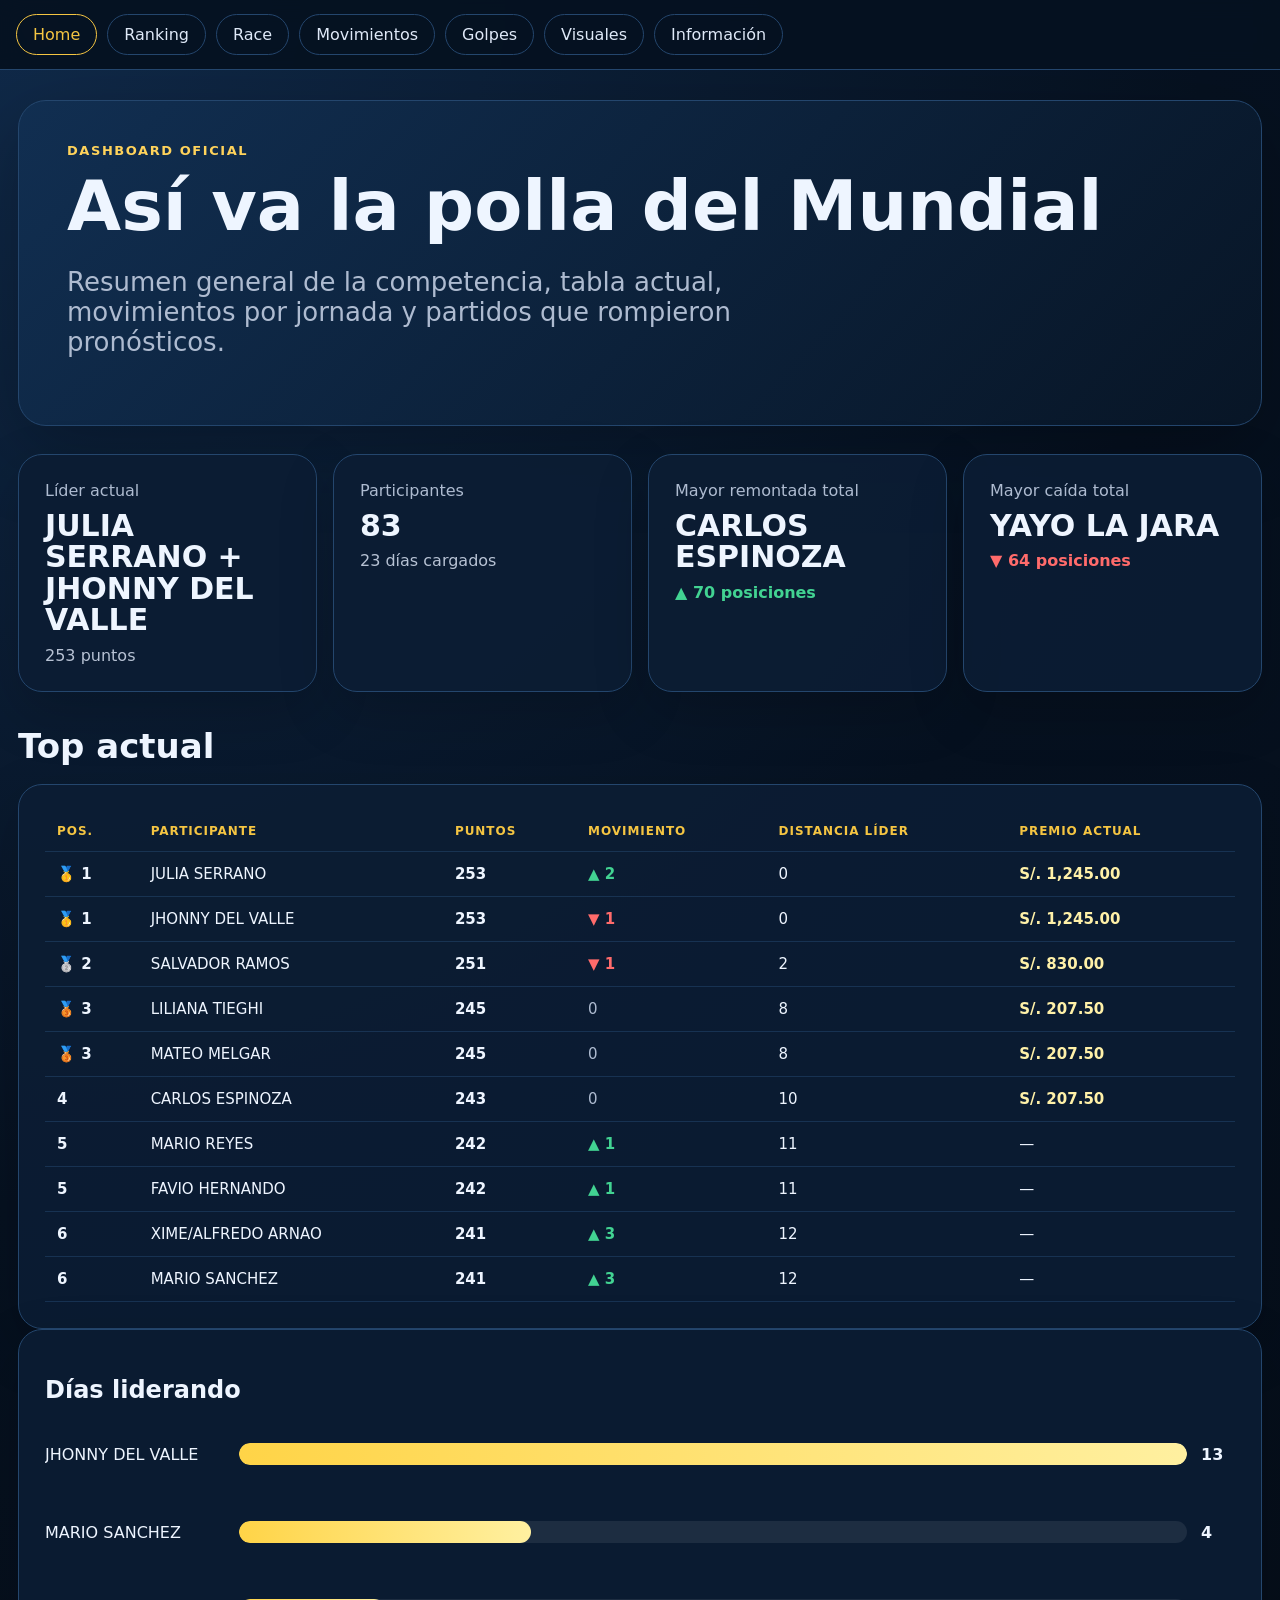
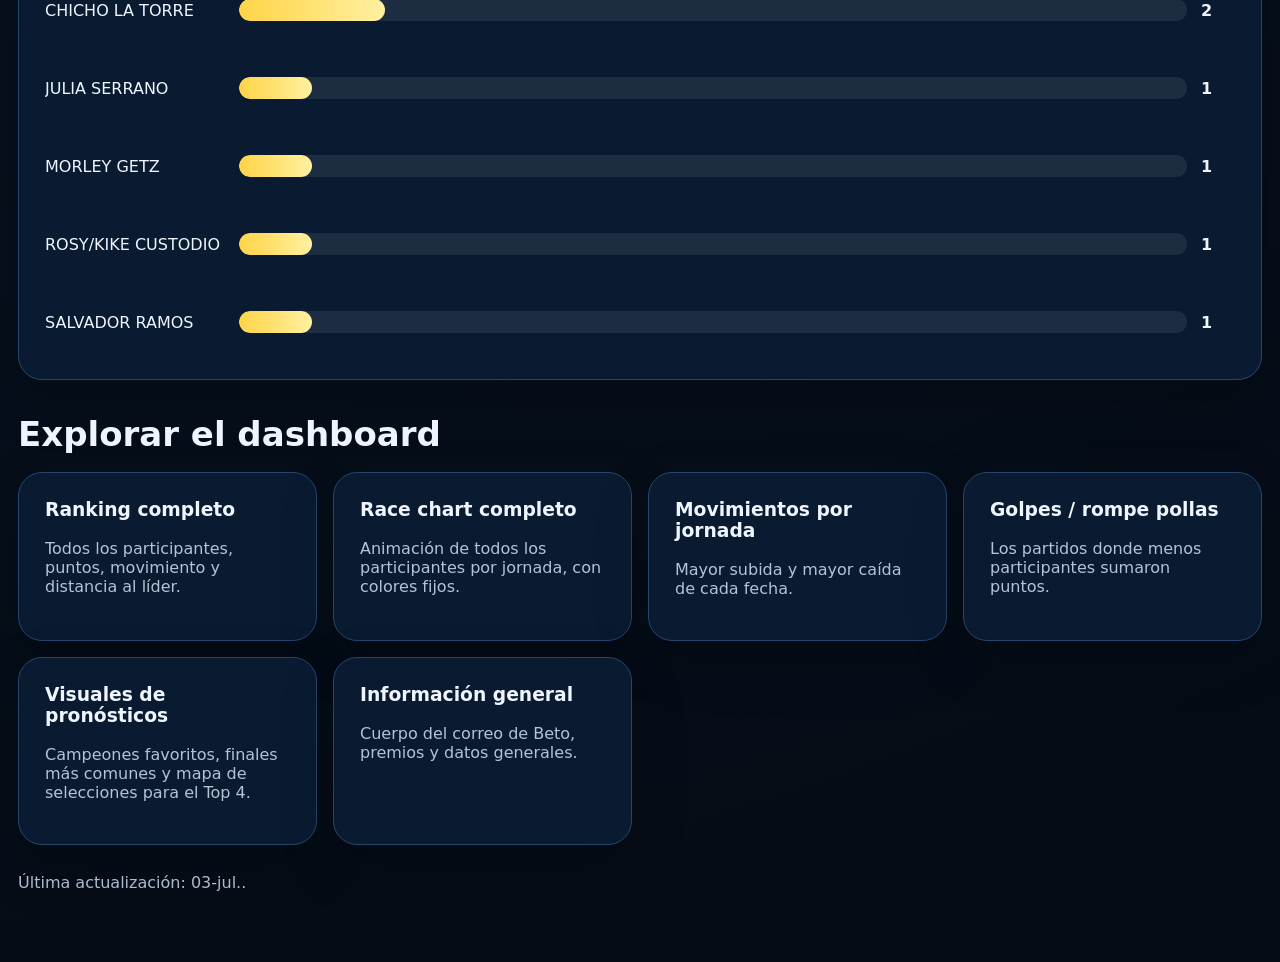
==== index.html @ 83d00b3a "Add files via upload" ====
<!doctype html><html lang="es"><head><meta charset="utf-8"><meta name="viewport" content="width=device-width,initial-scale=1"><title>Polla Mundial 2026 | Home</title><link rel="stylesheet" href="assets/css/style.css"></head><body><script src="assets/js/data.js"></script><script src="assets/js/common.js"></script><main class="wrap"><section class="hero"><div class="eyebrow">Dashboard oficial</div><h1>Así va la polla del Mundial</h1><p>Resumen general de la competencia, tabla actual, movimientos por jornada y partidos que rompieron pronósticos.</p></section><section class="grid" id="kpis"></section><h2 class="section-title">Top actual</h2><div class="card table-wrap"><table class="table" id="topTable"></table></div><section class="card"><h2>Días liderando</h2><div id="leaderBars" class="barlist"></div></section><h2 class="section-title">Explorar el dashboard</h2><section class="grid3"><a class="card link-card" href="ranking.html"><h3>Ranking completo</h3><p class="muted">Todos los participantes, puntos, movimiento y distancia al líder.</p></a><a class="card link-card" href="race.html"><h3>Race chart completo</h3><p class="muted">Animación de todos los participantes por jornada, con colores fijos.</p></a><a class="card link-card" href="movements.html"><h3>Movimientos por jornada</h3><p class="muted">Mayor subida y mayor caída de cada fecha.</p></a><a class="card link-card" href="golpes.html"><h3>Golpes / rompe pollas</h3><p class="muted">Los partidos donde menos participantes sumaron puntos.</p></a><a class="card link-card" href="visuales.html"><h3>Visuales de pronósticos</h3><p class="muted">Campeones favoritos, finales más comunes y mapa de selecciones para el Top 4.</p></a><a class="card link-card" href="info.html"><h3>Información general</h3><p class="muted">Cuerpo del correo de Beto, premios y datos generales.</p></a></section><div class="footer" id="foot"></div></main><script src="assets/js/home.js"></script></body></html>
---- assets/css/style.css ----
:root{--bg:#061120;--panel:#0b1d33;--panel2:#0d2544;--line:#24466d;--text:#eef5ff;--muted:#aebbd0;--gold:#f5c542;--green:#42d392;--red:#ff6b6b}*{box-sizing:border-box}body{margin:0;font-family:Inter,system-ui,-apple-system,Segoe UI,Roboto,Arial,sans-serif;background:radial-gradient(circle at top left,#102a4a 0,#061120 42%,#050b14 100%);color:var(--text)}a{color:inherit;text-decoration:none}.topbar{position:sticky;top:0;z-index:5;background:rgba(6,17,32,.94);backdrop-filter:blur(10px);border-bottom:1px solid var(--line);overflow-x:auto;white-space:nowrap;padding:14px 16px}.topbar a{display:inline-block;margin-right:10px;padding:10px 16px;border:1px solid var(--line);border-radius:999px;color:#dfe9f8}.topbar a.active{border-color:var(--gold);color:var(--gold)}.wrap{max-width:1180px;margin:0 auto;padding:30px 18px 70px}.hero{background:linear-gradient(135deg,rgba(17,47,82,.92),rgba(8,22,39,.92));border:1px solid var(--line);border-radius:28px;padding:42px 48px;margin-bottom:28px;box-shadow:0 24px 80px rgba(0,0,0,.25)}.eyebrow{color:var(--gold);font-weight:800;letter-spacing:.15em;text-transform:uppercase;font-size:13px}.hero h1{font-size:clamp(38px,6vw,70px);line-height:.98;margin:14px 0}.hero p{font-size:clamp(18px,2.3vw,26px);color:var(--muted);max-width:780px}.grid{display:grid;grid-template-columns:repeat(4,minmax(0,1fr));gap:16px}.grid3{display:grid;grid-template-columns:repeat(3,minmax(0,1fr));gap:16px}.grid2{display:grid;grid-template-columns:repeat(2,minmax(0,1fr));gap:18px}.card{background:rgba(11,29,51,.92);border:1px solid var(--line);border-radius:24px;padding:26px;box-shadow:0 20px 55px rgba(0,0,0,.18)}.link-card{transition:.18s transform,.18s border-color}.link-card:hover{transform:translateY(-3px);border-color:var(--gold)}.kpi-title,.muted{color:var(--muted)}.kpi-value{font-size:30px;font-weight:850;line-height:1.05;margin:10px 0}.section-title{font-size:34px;margin:34px 0 18px}.table-wrap{overflow:auto}.table{width:100%;border-collapse:collapse;min-width:700px}.table th,.table td{padding:13px 12px;border-bottom:1px solid rgba(36,70,109,.55);text-align:left}.table th{color:var(--gold);font-size:12px;text-transform:uppercase;letter-spacing:.08em}.rank{font-weight:800}.up{color:var(--green);font-weight:800}.down{color:var(--red);font-weight:800}.flat{color:var(--muted)}.controls{display:flex;gap:12px;align-items:center;flex-wrap:wrap;margin-bottom:16px}button,select,input{background:#09182b;color:var(--text);border:1px solid var(--line);border-radius:14px;padding:12px 16px;font:inherit}button.primary{border-color:var(--gold);color:var(--gold)}.pill{display:inline-block;border:1px solid var(--line);border-radius:999px;padding:10px 14px;color:#dfe9f8}.svgbox{width:100%;height:680px;overflow:hidden}.bar{height:28px;border-radius:14px;background:linear-gradient(90deg,var(--gold),#fff2a6);margin:10px 0}.barrow{display:grid;grid-template-columns:170px 1fr 55px;gap:12px;align-items:center;margin:10px 0}.barlabel{white-space:nowrap;overflow:hidden;text-overflow:ellipsis}.footer{margin-top:28px;color:var(--muted)}@media(max-width:850px){.wrap{padding:24px 14px 56px}.hero{padding:32px 26px}.grid,.grid2,.grid3{grid-template-columns:1fr}.card{padding:22px}.svgbox{height:780px}.barrow{grid-template-columns:125px 1fr 45px}.kpi-value{font-size:24px}.section-title{font-size:30px}.topbar{padding:12px}}

.barlist{display:flex;flex-direction:column;gap:16px;margin-top:18px}.barrow{display:grid;grid-template-columns:180px 1fr 34px;gap:14px;align-items:center}.barrow span{white-space:nowrap;overflow:hidden;text-overflow:ellipsis}.bar{height:22px;background:rgba(255,255,255,.08);border-radius:999px;overflow:hidden}.bar i{display:block;height:100%;border-radius:999px;background:linear-gradient(90deg,#ffd447,#fff0a0)}
@media(max-width:700px){.barrow{grid-template-columns:130px 1fr 24px}.race-card{overflow-x:auto}.race-card svg{min-width:760px}}
.race-viz{position:relative;width:100%;min-width:880px;overflow:hidden;border-radius:18px;background:linear-gradient(180deg,rgba(255,255,255,.025),rgba(255,255,255,.01));}
.race-row{position:absolute;left:0;right:0;height:30px;display:grid;grid-template-columns:184px 1fr;align-items:center;transition:transform 1.05s cubic-bezier(.22,.9,.2,1),opacity .5s ease;will-change:transform,opacity;}
.race-row.hidden-row{opacity:0;pointer-events:none}.race-name{font-size:12px;font-weight:750;color:#eef5ff;white-space:nowrap;overflow:hidden;text-overflow:ellipsis;padding-right:10px}.race-name b{display:inline-block;min-width:25px;color:var(--gold)}
.race-track{position:relative;height:22px;border-left:1px solid rgba(255,255,255,.12)}.race-fill{height:10px;margin-top:6px;border-radius:999px;background:linear-gradient(90deg,var(--person),rgba(255,255,255,.85));box-shadow:0 0 18px color-mix(in srgb,var(--person),transparent 62%);transition:width 1.05s cubic-bezier(.22,.9,.2,1)}.race-dot{position:absolute;top:2px;width:18px;height:18px;border-radius:50%;background:var(--person);box-shadow:0 0 0 4px rgba(255,255,255,.08);transition:left 1.05s cubic-bezier(.22,.9,.2,1)}.race-points{position:absolute;top:1px;font-size:13px;font-weight:900;color:#fff;transition:left 1.05s cubic-bezier(.22,.9,.2,1)}
@media(max-width:700px){.race-card,.card:has(.race-viz){overflow-x:auto}.race-viz{min-width:900px}}


/* V2.6 responsive audit fixes */
html{scroll-behavior:smooth}body{min-width:0}.wrap{width:100%}.topbar{display:flex;gap:10px;align-items:center}.topbar a{flex:0 0 auto;margin-right:0}.hero,.card{overflow:hidden}.grid3{grid-template-columns:repeat(auto-fit,minmax(240px,1fr))}.table-wrap{max-width:100%;-webkit-overflow-scrolling:touch}.table{font-size:15px}.controls label{display:flex;gap:10px;align-items:center}.race-card{overflow:auto;-webkit-overflow-scrolling:touch}.race-viz{width:100%;min-width:1040px;overflow:hidden;padding-right:96px}.race-row{grid-template-columns:210px minmax(0,1fr);height:28px}.race-name{font-size:12px}.race-track{min-width:0}.race-fill{height:9px}.race-dot{width:16px;height:16px}.race-points{font-size:12px;background:rgba(6,17,32,.72);padding:1px 5px;border-radius:999px}
@media(min-width:1100px){.race-viz{min-width:0}.race-card{overflow:hidden}.wrap{max-width:1280px}.race-row{grid-template-columns:230px minmax(0,1fr)}}
@media(max-width:850px){body{background:#061120}.topbar{padding:11px 12px}.topbar a{padding:9px 14px;font-size:15px}.wrap{padding:20px 12px 52px}.hero{border-radius:24px;padding:28px 22px;margin-bottom:22px}.hero h1{font-size:42px}.hero p{font-size:19px}.grid,.grid2,.grid3{gap:13px}.card{border-radius:22px;padding:20px}.section-title{font-size:28px;margin:28px 0 14px}.kpi-value{font-size:24px}.table{min-width:620px;font-size:14px}.table th,.table td{padding:11px 10px}.race-viz{min-width:980px}.race-row{grid-template-columns:180px minmax(0,1fr);height:26px}.race-name{font-size:11px}.controls{position:sticky;left:0;z-index:2;background:rgba(11,29,51,.96);border-radius:18px;padding:10px;margin:-4px 0 14px}.controls button,.controls select{padding:10px 12px}.controls label{font-size:14px}.pill{font-size:14px;padding:9px 12px}.barrow{grid-template-columns:132px 1fr 30px}}
@media(max-width:430px){.hero h1{font-size:38px}.hero p{font-size:18px}.card{padding:18px}.race-viz{min-width:940px}.race-row{grid-template-columns:170px minmax(0,1fr)}.race-name{font-size:10.5px}.topbar a{font-size:14px}.barrow{grid-template-columns:116px 1fr 28px}.barrow span{font-size:14px}}


/* V2.7 final mobile/desktop polish */
body{overflow-x:hidden}.wrap{overflow-x:hidden}.topbar{scrollbar-width:none}.topbar::-webkit-scrollbar{display:none}.card{max-width:100%}
/* Race: no forced desktop-width canvas on phones */
.race-card{overflow:hidden}.race-viz{min-width:0;width:100%;padding-right:58px;overflow:hidden}.race-row{grid-template-columns:230px minmax(0,1fr)}
.race-points{white-space:nowrap}.race-track{overflow:visible}.race-fill{opacity:.95}
@media(max-width:850px){
  .race-card{overflow:hidden;padding:16px 12px 18px}
  .race-viz{min-width:0;width:100%;padding-right:46px;border-radius:16px;background:linear-gradient(180deg,rgba(255,255,255,.035),rgba(255,255,255,.012))}
  .race-row{grid-template-columns:150px minmax(0,1fr);height:34px}
  .race-name{font-size:10.5px;line-height:1.05;padding-right:6px}
  .race-name b{min-width:22px;font-size:11px}
  .race-track{height:26px}.race-fill{height:8px;margin-top:9px}.race-dot{top:5px;width:15px;height:15px}.race-points{top:3px;font-size:11px;padding:1px 5px}
}
@media(max-width:430px){
  .race-row{grid-template-columns:132px minmax(0,1fr);height:34px}
  .race-name{font-size:9.8px}.race-name b{min-width:20px}.race-viz{padding-right:42px}
  .controls{display:grid;grid-template-columns:1fr 1fr;gap:10px}.controls label{grid-column:1/3}.controls .pill{justify-self:start}
}
/* Mobile card views for wide tables */
.mobile-cards{display:none}
@media(max-width:700px){
  .desktop-table{display:none}.mobile-cards{display:grid;gap:12px}
  .mini-card{border:1px solid rgba(36,70,109,.85);border-radius:18px;padding:14px;background:rgba(8,25,44,.72)}
  .mini-card .top{display:flex;justify-content:space-between;gap:10px;align-items:flex-start;margin-bottom:8px}.mini-card .date{color:var(--gold);font-weight:850}.mini-card .name{font-weight:850}.mini-card .meta{color:var(--muted);font-size:14px;line-height:1.35}.mini-card .bad{color:var(--red);font-weight:850}.mini-card .good{color:var(--green);font-weight:850}
  .hero{margin-top:6px}.hero h1{font-size:36px;line-height:1.02}.hero p{font-size:17px}
}


/* V2.8: remove horizontal table scroll on mobile by using card views */
@media(max-width:700px){
  .desktop-table{display:none !important;}
  .table-wrap{overflow:visible !important;}
  .table{min-width:0 !important;width:100%;}
  .mobile-cards{display:grid !important;gap:12px;margin-top:14px;}
  .mini-card{width:100%;max-width:100%;overflow:hidden;}
  .mini-card .top{display:flex;justify-content:space-between;gap:12px;align-items:flex-start;}
  .mini-card .name,.mini-card .meta{overflow-wrap:anywhere;word-break:normal;}
  .rank-card .name{font-size:18px;line-height:1.15;margin:6px 0;}
  .controls input{width:100%;min-width:0;}
  .controls .pill{width:max-content;}
}
@media(min-width:701px){
  .mobile-cards{display:none !important;}
  .desktop-table{display:block;}
}
.clickable-row{cursor:pointer}.clickable-row:hover{background:rgba(255,211,91,.08)}
.golpe-card{cursor:pointer}.tap-hint{margin-top:12px;color:#ffd35b;font-weight:800;font-size:.82rem;letter-spacing:.02em}
.modal{position:fixed;inset:0;background:rgba(0,0,0,.72);display:none;align-items:center;justify-content:center;z-index:9999;padding:18px}.modal.open{display:flex}.modal-card{width:min(720px,100%);max-height:86vh;overflow:auto;background:#081d33;border:1px solid rgba(255,211,91,.35);border-radius:28px;padding:26px;box-shadow:0 30px 90px rgba(0,0,0,.55);position:relative}.modal-card h2{margin:4px 0 10px;font-size:clamp(1.6rem,5vw,2.4rem)}.modal-close{position:absolute;right:18px;top:14px;border:1px solid rgba(255,255,255,.18);background:#0a1627;color:#fff;border-radius:999px;width:42px;height:42px;font-size:28px;line-height:1;cursor:pointer}.detail-list{display:grid;gap:10px;margin-top:20px}.detail-row{display:flex;justify-content:space-between;gap:14px;align-items:center;padding:12px 14px;border:1px solid rgba(255,255,255,.08);border-radius:16px;background:rgba(255,255,255,.035)}.detail-row .sub{display:block;color:#9fb0c7;font-size:.82rem;margin-top:3px}.pill-score{white-space:nowrap;background:linear-gradient(90deg,#ffd35b,#fff1a8);color:#102033;font-weight:900;border-radius:999px;padding:7px 12px}.eyebrow{color:#ffd35b;font-weight:900;letter-spacing:.12em;text-transform:uppercase;margin:0}.muted{color:#b7c2d4}@media(max-width:640px){.modal{align-items:flex-end;padding:0}.modal-card{border-radius:26px 26px 0 0;max-height:84vh;padding:22px 18px}.detail-row{padding:12px}.modal-close{right:14px;top:12px}}

.email-body{white-space:pre-wrap;font-family:inherit;font-size:16px;line-height:1.55;color:var(--text);overflow-wrap:anywhere}.small-kpi{font-size:clamp(20px,3vw,28px)!important;line-height:1.15}.link-card h3{margin-top:0}

/* V3.5 info page cleanup */
#emailMeta.grid{grid-template-columns:1.1fr .7fr 1.6fr;align-items:stretch;margin-bottom:18px}.info-subject-card .small-kpi{max-width:100%;overflow-wrap:anywhere}.prize-card{grid-column:auto}.prize-ranking{display:grid;gap:10px;margin-top:14px}.prize-row{display:grid;grid-template-columns:58px minmax(160px,1fr) 90px 128px;gap:12px;align-items:center;padding:12px 14px;border:1px solid rgba(36,70,109,.7);border-radius:16px;background:rgba(255,255,255,.035)}.prize-pos{color:var(--gold);font-weight:900}.prize-name{font-weight:900;overflow-wrap:anywhere}.prize-points{color:var(--muted);font-weight:750;white-space:nowrap}.prize-amount{font-weight:900;text-align:right;white-space:nowrap;color:#fff1a8}.email-body{background:rgba(8,25,44,.6);border:1px solid rgba(36,70,109,.55);border-radius:18px;padding:18px;max-height:720px;overflow:auto}.footer{overflow-wrap:anywhere}
@media(max-width:1050px){#emailMeta.grid{grid-template-columns:1fr 1fr}.prize-card{grid-column:1/-1}}
@media(max-width:700px){#emailMeta.grid{grid-template-columns:1fr}.prize-row{grid-template-columns:44px 1fr;gap:8px 10px}.prize-points{grid-column:2}.prize-amount{grid-column:2;text-align:left}.email-body{font-size:14px;max-height:none}}

.info-subject-card{min-height:180px}.points-card{grid-column:span 1}.points-grid{display:grid;gap:14px}.points-grid b{display:block;color:#f7cd4b;margin-bottom:8px}.points-grid span{display:block;color:#b8c7dc;margin:4px 0}.prize-row{position:relative}.has-tip{position:relative;cursor:help}.mini-tooltip{display:none;position:absolute;z-index:20;left:14px;top:calc(100% + 8px);min-width:280px;max-width:360px;background:#071426;border:1px solid #315e91;border-radius:14px;padding:14px;box-shadow:0 18px 40px rgba(0,0,0,.35);color:#eaf2ff;text-transform:none;letter-spacing:0;font-size:14px;line-height:1.35}.mini-tooltip b{display:block;color:#f7cd4b;margin-bottom:8px}.mini-tooltip span{display:block;margin:4px 0;color:#c7d5e8}.has-tip:hover .mini-tooltip,.has-tip:focus-within .mini-tooltip{display:block}.mov-tip{left:0;top:32px}.mail-body{white-space:normal;line-height:1.55}.mail-title{font-size:1.35rem;font-weight:900;color:#eaf2ff;margin-bottom:18px}.mail-body h3{color:#f7cd4b;margin:24px 0 8px;font-size:1.05rem}.match-line{display:inline-block;margin-top:10px;padding:6px 10px;border:1px solid #315e91;border-radius:10px;background:#0d2138;font-weight:800}.mail-highlight{display:inline-block;margin:8px 0;padding:8px 12px;border-radius:12px;background:#102b49;color:#fff3a6;font-weight:900}@media(max-width:800px){.mini-tooltip{position:static;display:none;margin-top:10px;min-width:0;max-width:none}.has-tip:focus-within .mini-tooltip,.has-tip:active .mini-tooltip{display:block}.prize-card{grid-column:1}.points-card{grid-column:1}.info-subject-card{min-height:auto}}

.money{color:#fff1a8}.small{display:block;font-size:12px;margin-top:4px}.table td:last-child{white-space:nowrap}
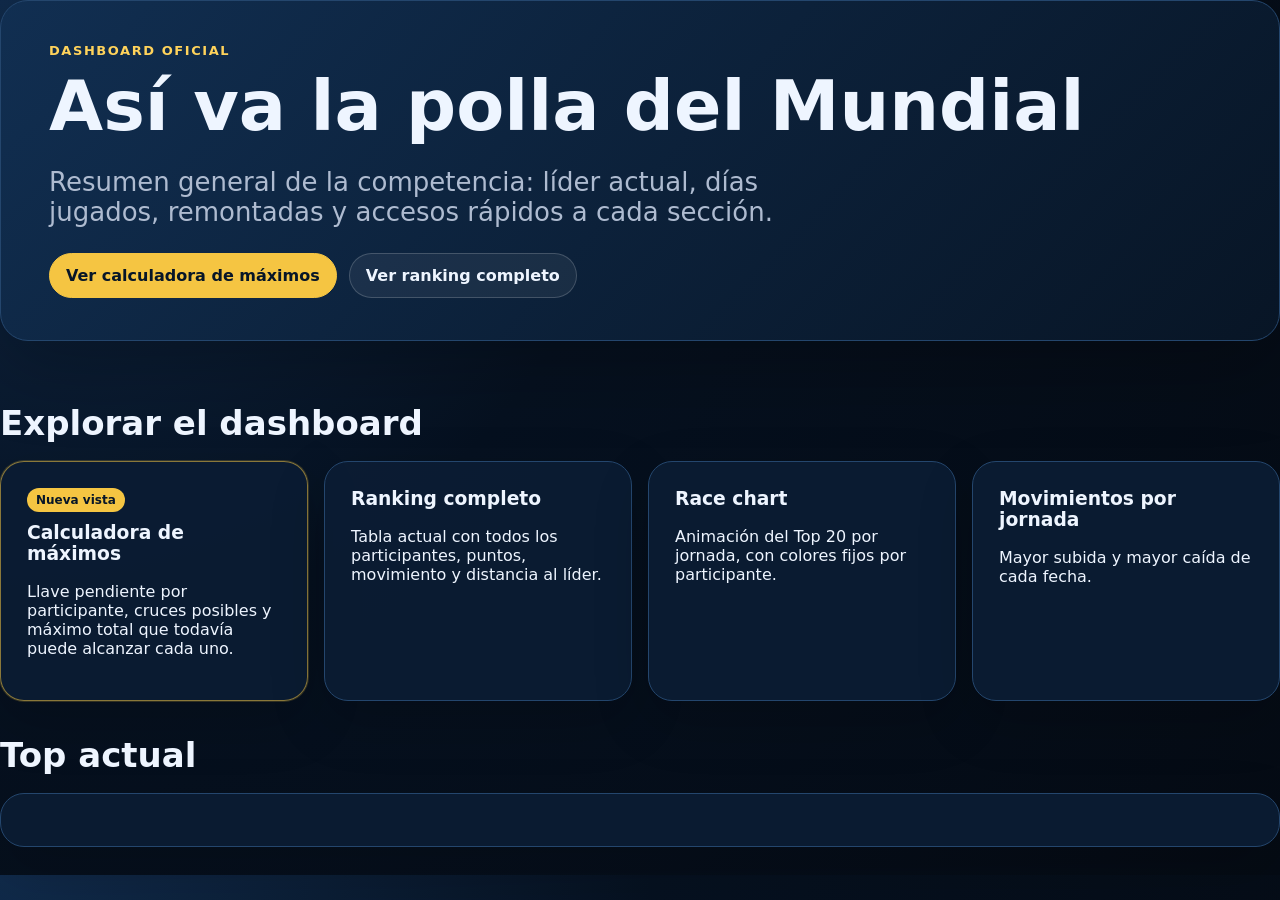
==== commit b3e91445: "Add files via upload" ====
--- a/index.html
+++ b/index.html
@@ -1 +1,9 @@
-<!doctype html><html lang="es"><head><meta charset="utf-8"><meta name="viewport" content="width=device-width,initial-scale=1"><title>Polla Mundial 2026 | Home</title><link rel="stylesheet" href="assets/css/style.css"></head><body><script src="assets/js/data.js"></script><script src="assets/js/common.js"></script><main class="wrap"><section class="hero"><div class="eyebrow">Dashboard oficial</div><h1>Así va la polla del Mundial</h1><p>Resumen general de la competencia, tabla actual, movimientos por jornada y partidos que rompieron pronósticos.</p></section><section class="grid" id="kpis"></section><h2 class="section-title">Top actual</h2><div class="card table-wrap"><table class="table" id="topTable"></table></div><section class="card"><h2>Días liderando</h2><div id="leaderBars" class="barlist"></div></section><h2 class="section-title">Explorar el dashboard</h2><section class="grid3"><a class="card link-card" href="ranking.html"><h3>Ranking completo</h3><p class="muted">Todos los participantes, puntos, movimiento y distancia al líder.</p></a><a class="card link-card" href="race.html"><h3>Race chart completo</h3><p class="muted">Animación de todos los participantes por jornada, con colores fijos.</p></a><a class="card link-card" href="movements.html"><h3>Movimientos por jornada</h3><p class="muted">Mayor subida y mayor caída de cada fecha.</p></a><a class="card link-card" href="golpes.html"><h3>Golpes / rompe pollas</h3><p class="muted">Los partidos donde menos participantes sumaron puntos.</p></a><a class="card link-card" href="visuales.html"><h3>Visuales de pronósticos</h3><p class="muted">Campeones favoritos, finales más comunes y mapa de selecciones para el Top 4.</p></a><a class="card link-card" href="info.html"><h3>Información general</h3><p class="muted">Cuerpo del correo de Beto, premios y datos generales.</p></a></section><div class="footer" id="foot"></div></main><script src="assets/js/home.js"></script></body></html>+<!doctype html><html lang="es"><head><meta charset="utf-8"><meta name="viewport" content="width=device-width,initial-scale=1"><title>Polla Mundial 2026 | Home</title><link rel="stylesheet" href="assets/css/style.css"><script src="https://cdn.plot.ly/plotly-2.35.2.min.js"></script><script defer src="assets/js/common.js"></script><style>
+.hero-actions{display:flex;gap:12px;flex-wrap:wrap;margin-top:18px}
+.hero-btn{display:inline-flex;align-items:center;justify-content:center;gap:8px;text-decoration:none;border-radius:999px;padding:12px 16px;font-weight:800;border:1px solid rgba(245,197,66,.45)}
+.hero-btn.primary{background:#f5c542;color:#071628;border-color:#f5c542}
+.hero-btn.secondary{background:rgba(255,255,255,.06);color:inherit;border-color:rgba(255,255,255,.18)}
+.link-card.featured{border-color:rgba(245,197,66,.55);box-shadow:0 0 0 1px rgba(245,197,66,.18),0 20px 55px rgba(0,0,0,.18)}
+.badge-new{display:inline-flex;margin-bottom:10px;border-radius:999px;padding:5px 9px;font-size:12px;font-weight:900;color:#071628;background:#f5c542}
+@media(max-width:700px){.hero-actions{flex-direction:column}.hero-btn{width:100%}}
+</style></head><body data-page="home"><main class="main"><section class="hero"><div class="eyebrow">Dashboard oficial</div><h1>Así va la polla del Mundial</h1><p>Resumen general de la competencia: líder actual, días jugados, remontadas y accesos rápidos a cada sección.</p><div class="hero-actions"><a class="hero-btn primary" href="maximos.html">Ver calculadora de máximos</a><a class="hero-btn secondary" href="ranking.html">Ver ranking completo</a></div></section><section class="grid" id="kpis"></section><h2 class="section-title">Explorar el dashboard</h2><section class="grid3"><a class="card link-card featured" href="maximos.html"><span class="badge-new">Nueva vista</span><h3>Calculadora de máximos</h3><p class="kpi-sub">Llave pendiente por participante, cruces posibles y máximo total que todavía puede alcanzar cada uno.</p></a><a class="card link-card" href="ranking.html"><h3>Ranking completo</h3><p class="kpi-sub">Tabla actual con todos los participantes, puntos, movimiento y distancia al líder.</p></a><a class="card link-card" href="race.html"><h3>Race chart</h3><p class="kpi-sub">Animación del Top 20 por jornada, con colores fijos por participante.</p></a><a class="card link-card" href="movements.html"><h3>Movimientos por jornada</h3><p class="kpi-sub">Mayor subida y mayor caída de cada fecha.</p></a></section><h2 class="section-title">Top actual</h2><div class="card table-wrap"><table class="table" id="topTable"></table></div><div class="footer" id="foot"></div></main><script defer src="assets/js/home.js"></script></body></html>
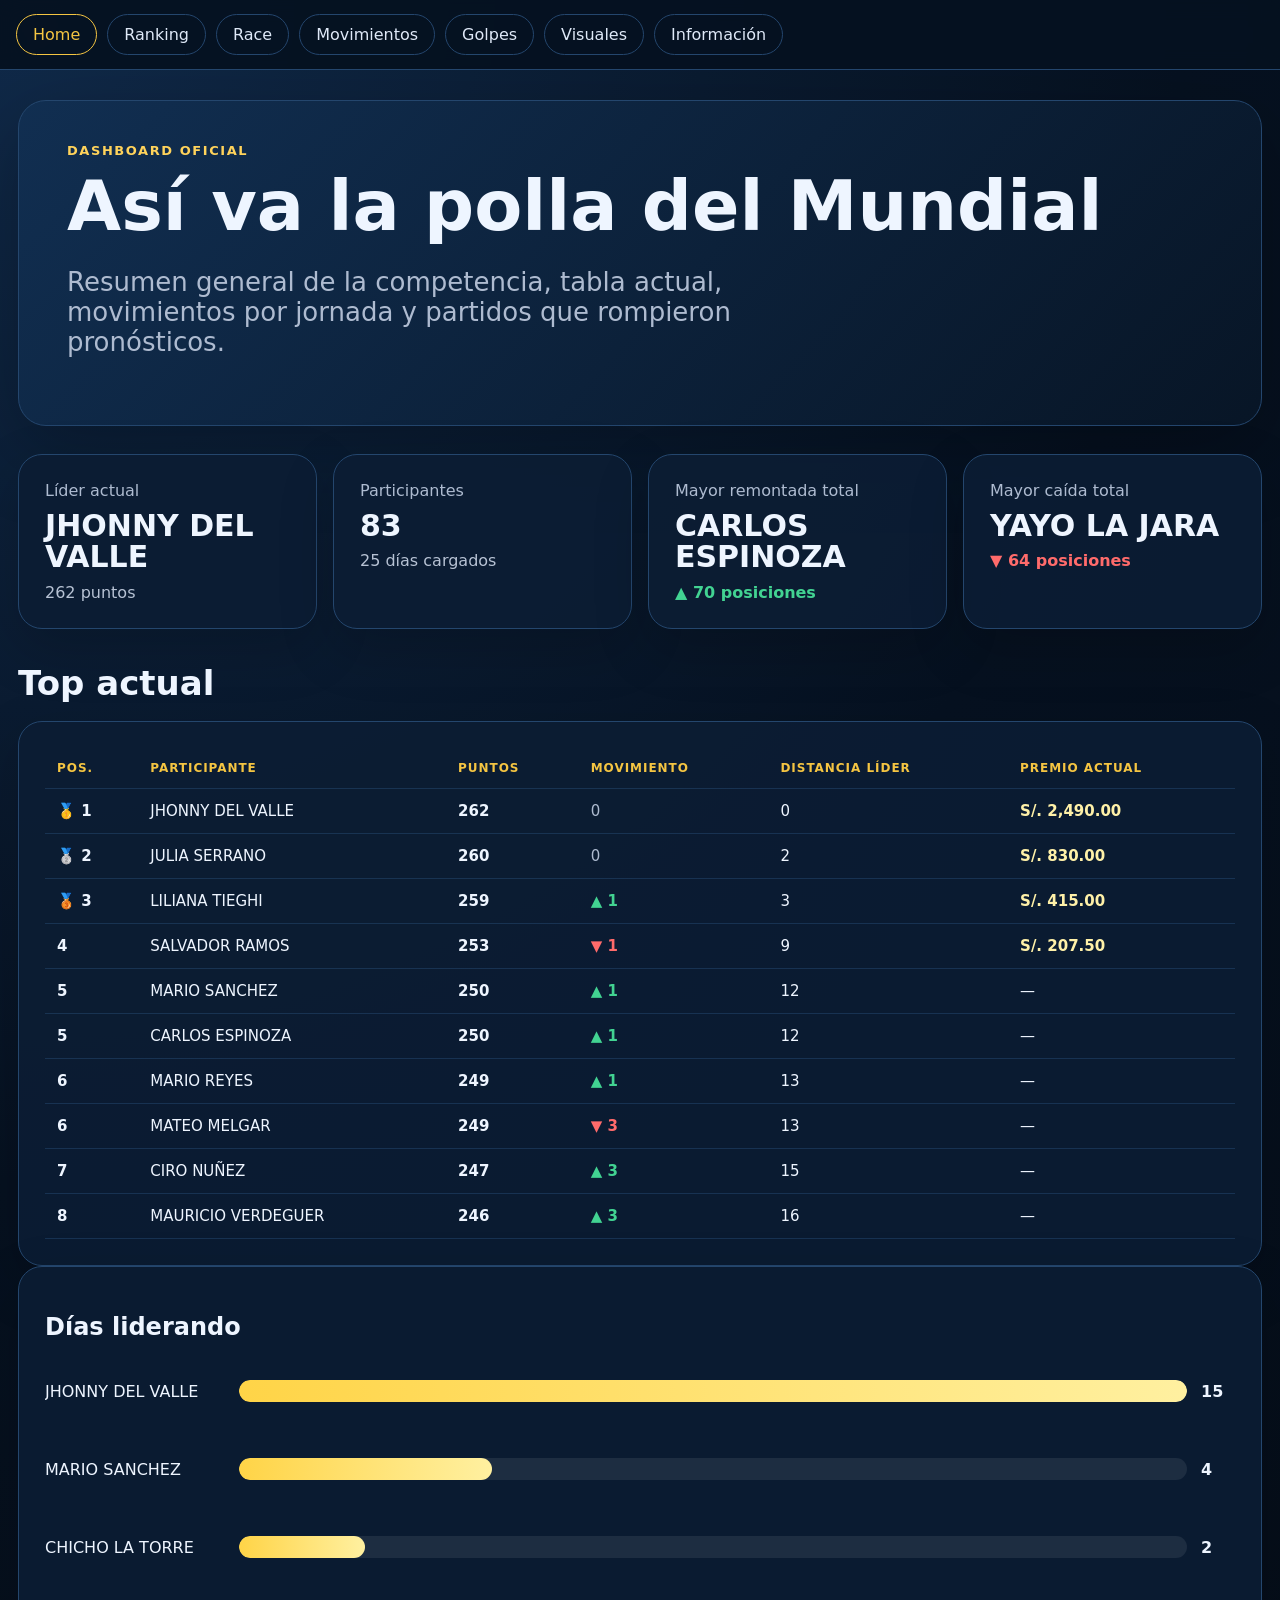
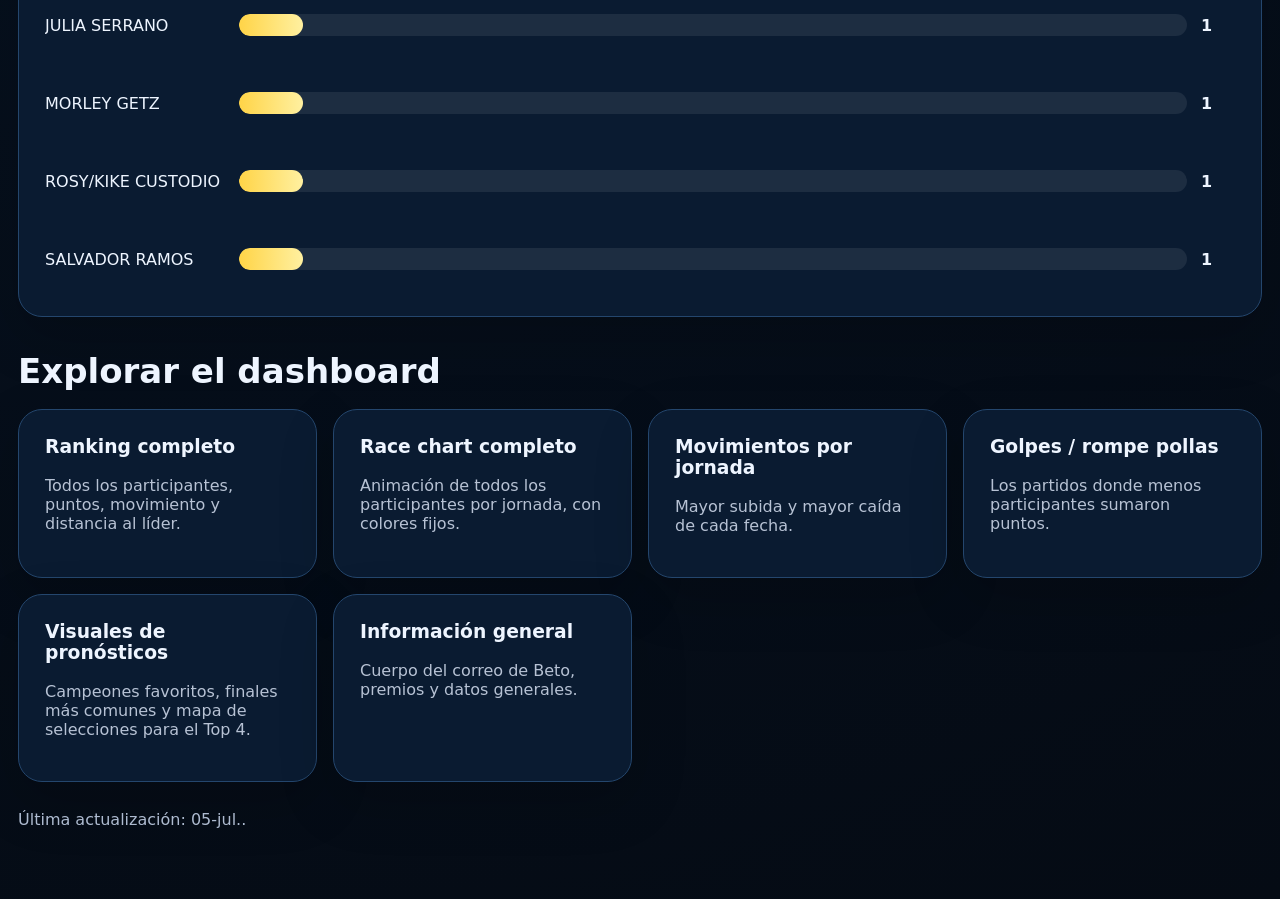
==== commit 9cb0f176: "Add files via upload" ====
--- a/index.html
+++ b/index.html
@@ -1,9 +1 @@
-<!doctype html><html lang="es"><head><meta charset="utf-8"><meta name="viewport" content="width=device-width,initial-scale=1"><title>Polla Mundial 2026 | Home</title><link rel="stylesheet" href="assets/css/style.css"><script src="https://cdn.plot.ly/plotly-2.35.2.min.js"></script><script defer src="assets/js/common.js"></script><style>
-.hero-actions{display:flex;gap:12px;flex-wrap:wrap;margin-top:18px}
-.hero-btn{display:inline-flex;align-items:center;justify-content:center;gap:8px;text-decoration:none;border-radius:999px;padding:12px 16px;font-weight:800;border:1px solid rgba(245,197,66,.45)}
-.hero-btn.primary{background:#f5c542;color:#071628;border-color:#f5c542}
-.hero-btn.secondary{background:rgba(255,255,255,.06);color:inherit;border-color:rgba(255,255,255,.18)}
-.link-card.featured{border-color:rgba(245,197,66,.55);box-shadow:0 0 0 1px rgba(245,197,66,.18),0 20px 55px rgba(0,0,0,.18)}
-.badge-new{display:inline-flex;margin-bottom:10px;border-radius:999px;padding:5px 9px;font-size:12px;font-weight:900;color:#071628;background:#f5c542}
-@media(max-width:700px){.hero-actions{flex-direction:column}.hero-btn{width:100%}}
-</style></head><body data-page="home"><main class="main"><section class="hero"><div class="eyebrow">Dashboard oficial</div><h1>Así va la polla del Mundial</h1><p>Resumen general de la competencia: líder actual, días jugados, remontadas y accesos rápidos a cada sección.</p><div class="hero-actions"><a class="hero-btn primary" href="maximos.html">Ver calculadora de máximos</a><a class="hero-btn secondary" href="ranking.html">Ver ranking completo</a></div></section><section class="grid" id="kpis"></section><h2 class="section-title">Explorar el dashboard</h2><section class="grid3"><a class="card link-card featured" href="maximos.html"><span class="badge-new">Nueva vista</span><h3>Calculadora de máximos</h3><p class="kpi-sub">Llave pendiente por participante, cruces posibles y máximo total que todavía puede alcanzar cada uno.</p></a><a class="card link-card" href="ranking.html"><h3>Ranking completo</h3><p class="kpi-sub">Tabla actual con todos los participantes, puntos, movimiento y distancia al líder.</p></a><a class="card link-card" href="race.html"><h3>Race chart</h3><p class="kpi-sub">Animación del Top 20 por jornada, con colores fijos por participante.</p></a><a class="card link-card" href="movements.html"><h3>Movimientos por jornada</h3><p class="kpi-sub">Mayor subida y mayor caída de cada fecha.</p></a></section><h2 class="section-title">Top actual</h2><div class="card table-wrap"><table class="table" id="topTable"></table></div><div class="footer" id="foot"></div></main><script defer src="assets/js/home.js"></script></body></html>+<!doctype html><html lang="es"><head><meta charset="utf-8"><meta name="viewport" content="width=device-width,initial-scale=1"><title>Polla Mundial 2026 | Home</title><link rel="stylesheet" href="assets/css/style.css"></head><body><script src="assets/js/data.js"></script><script src="assets/js/common.js"></script><main class="wrap"><section class="hero"><div class="eyebrow">Dashboard oficial</div><h1>Así va la polla del Mundial</h1><p>Resumen general de la competencia, tabla actual, movimientos por jornada y partidos que rompieron pronósticos.</p></section><section class="grid" id="kpis"></section><h2 class="section-title">Top actual</h2><div class="card table-wrap"><table class="table" id="topTable"></table></div><section class="card"><h2>Días liderando</h2><div id="leaderBars" class="barlist"></div></section><h2 class="section-title">Explorar el dashboard</h2><section class="grid3"><a class="card link-card" href="ranking.html"><h3>Ranking completo</h3><p class="muted">Todos los participantes, puntos, movimiento y distancia al líder.</p></a><a class="card link-card" href="race.html"><h3>Race chart completo</h3><p class="muted">Animación de todos los participantes por jornada, con colores fijos.</p></a><a class="card link-card" href="movements.html"><h3>Movimientos por jornada</h3><p class="muted">Mayor subida y mayor caída de cada fecha.</p></a><a class="card link-card" href="golpes.html"><h3>Golpes / rompe pollas</h3><p class="muted">Los partidos donde menos participantes sumaron puntos.</p></a><a class="card link-card" href="visuales.html"><h3>Visuales de pronósticos</h3><p class="muted">Campeones favoritos, finales más comunes y mapa de selecciones para el Top 4.</p></a><a class="card link-card" href="info.html"><h3>Información general</h3><p class="muted">Cuerpo del correo de Beto, premios y datos generales.</p></a></section><div class="footer" id="foot"></div></main><script src="assets/js/home.js"></script></body></html>
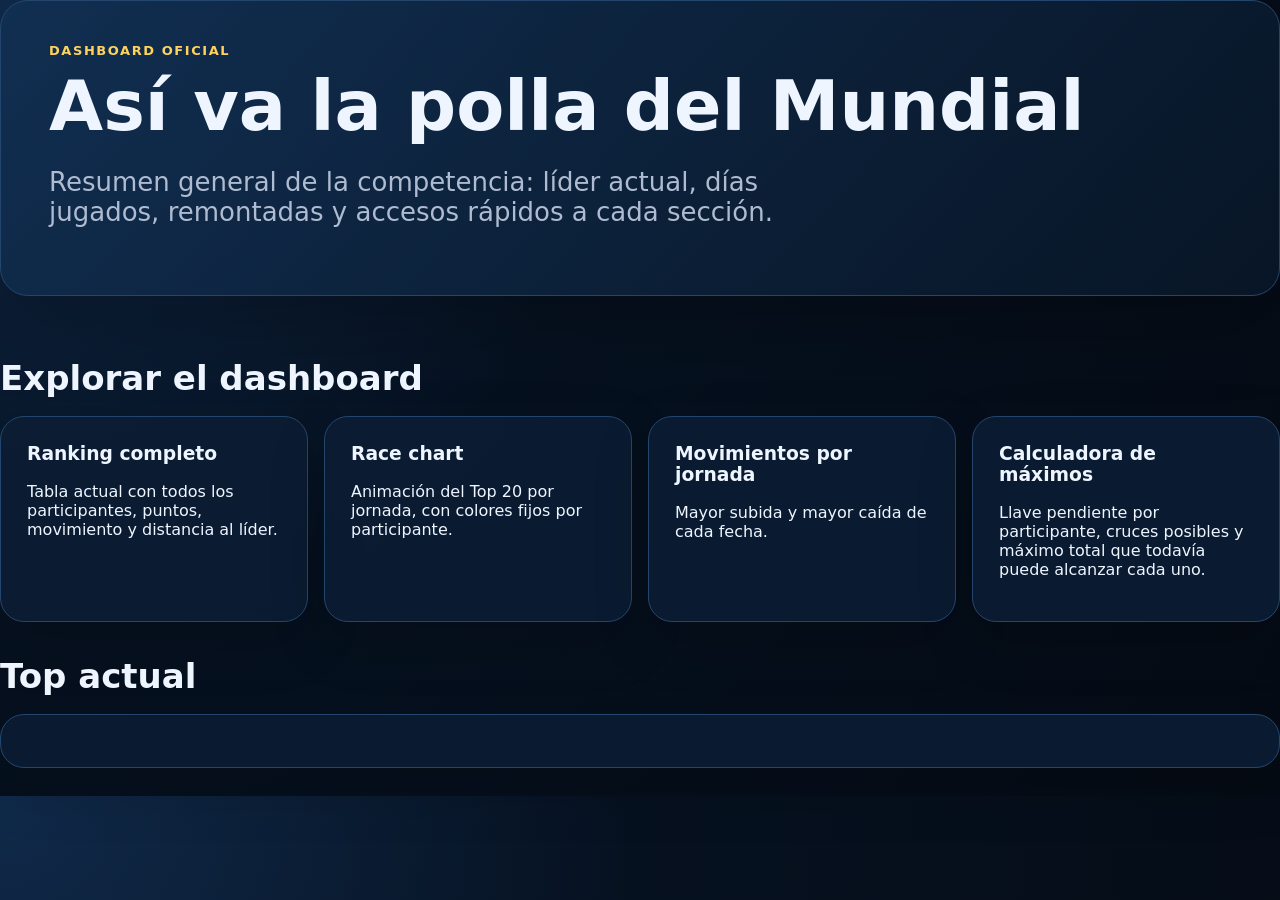
==== commit 965c1ec8: "Add files via upload" ====
--- a/index.html
+++ b/index.html
@@ -1 +1,18 @@
-<!doctype html><html lang="es"><head><meta charset="utf-8"><meta name="viewport" content="width=device-width,initial-scale=1"><title>Polla Mundial 2026 | Home</title><link rel="stylesheet" href="assets/css/style.css"></head><body><script src="assets/js/data.js"></script><script src="assets/js/common.js"></script><main class="wrap"><section class="hero"><div class="eyebrow">Dashboard oficial</div><h1>Así va la polla del Mundial</h1><p>Resumen general de la competencia, tabla actual, movimientos por jornada y partidos que rompieron pronósticos.</p></section><section class="grid" id="kpis"></section><h2 class="section-title">Top actual</h2><div class="card table-wrap"><table class="table" id="topTable"></table></div><section class="card"><h2>Días liderando</h2><div id="leaderBars" class="barlist"></div></section><h2 class="section-title">Explorar el dashboard</h2><section class="grid3"><a class="card link-card" href="ranking.html"><h3>Ranking completo</h3><p class="muted">Todos los participantes, puntos, movimiento y distancia al líder.</p></a><a class="card link-card" href="race.html"><h3>Race chart completo</h3><p class="muted">Animación de todos los participantes por jornada, con colores fijos.</p></a><a class="card link-card" href="movements.html"><h3>Movimientos por jornada</h3><p class="muted">Mayor subida y mayor caída de cada fecha.</p></a><a class="card link-card" href="golpes.html"><h3>Golpes / rompe pollas</h3><p class="muted">Los partidos donde menos participantes sumaron puntos.</p></a><a class="card link-card" href="visuales.html"><h3>Visuales de pronósticos</h3><p class="muted">Campeones favoritos, finales más comunes y mapa de selecciones para el Top 4.</p></a><a class="card link-card" href="info.html"><h3>Información general</h3><p class="muted">Cuerpo del correo de Beto, premios y datos generales.</p></a></section><div class="footer" id="foot"></div></main><script src="assets/js/home.js"></script></body></html>+<!doctype html><html lang="es"><head><meta charset="utf-8"><meta name="viewport" content="width=device-width,initial-scale=1"><title>Polla Mundial 2026 | Home</title><link rel="stylesheet" href="assets/css/style.css"><script src="https://cdn.plot.ly/plotly-2.35.2.min.js"></script><script defer src="assets/js/common.js"></script></head><body data-page="home"><main class="main"><section class="hero"><div class="eyebrow">Dashboard oficial</div><h1>Así va la polla del Mundial</h1><p>Resumen general de la competencia: líder actual, días jugados, remontadas y accesos rápidos a cada sección.</p></section><section class="grid" id="kpis"></section><h2 class="section-title">Explorar el dashboard</h2><section class="grid3"><a class="card link-card" href="ranking.html"><h3>Ranking completo</h3><p class="kpi-sub">Tabla actual con todos los participantes, puntos, movimiento y distancia al líder.</p></a><a class="card link-card" href="race.html"><h3>Race chart</h3><p class="kpi-sub">Animación del Top 20 por jornada, con colores fijos por participante.</p></a><a class="card link-card" href="movements.html"><h3>Movimientos por jornada</h3><p class="kpi-sub">Mayor subida y mayor caída de cada fecha.</p></a><a class="card link-card" href="maximos.html"><h3>Calculadora de máximos</h3><p class="kpi-sub">Llave pendiente por participante, cruces posibles y máximo total que todavía puede alcanzar cada uno.</p></a></section><h2 class="section-title">Top actual</h2><div class="card table-wrap"><table class="table" id="topTable"></table></div><div class="footer" id="foot"></div></main><script>
+(function(){
+  function ensureMaximosNav(){
+    var nav = document.querySelector('nav');
+    if(!nav) return;
+    var exists = Array.from(nav.querySelectorAll('a')).some(function(a){
+      return (a.getAttribute('href') || '').replace(/^\.\//,'') === 'maximos.html';
+    });
+    if(exists) return;
+    var a = document.createElement('a');
+    a.href = 'maximos.html';
+    a.textContent = 'Máximos';
+    nav.appendChild(a);
+  }
+  document.addEventListener('DOMContentLoaded', ensureMaximosNav);
+  window.addEventListener('load', ensureMaximosNav);
+})();
+</script><script defer src="assets/js/home.js"></script></body></html>
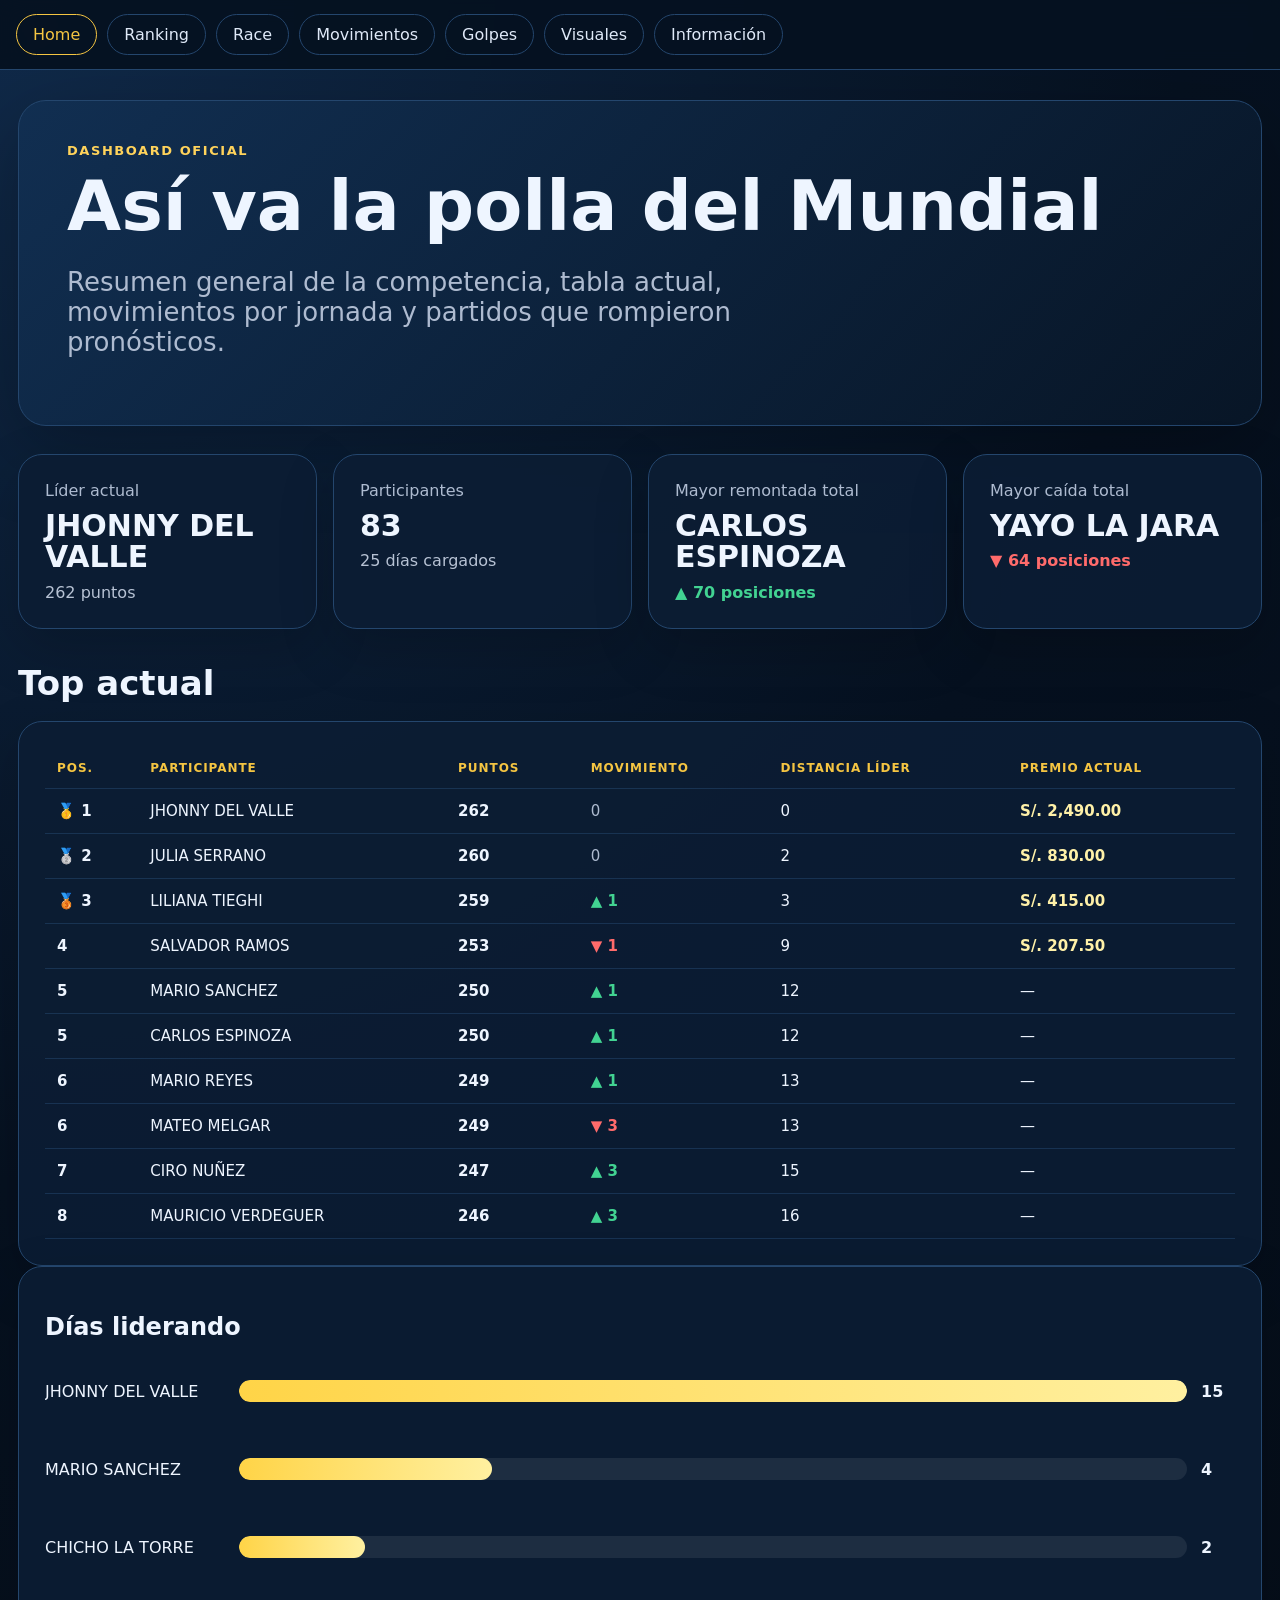
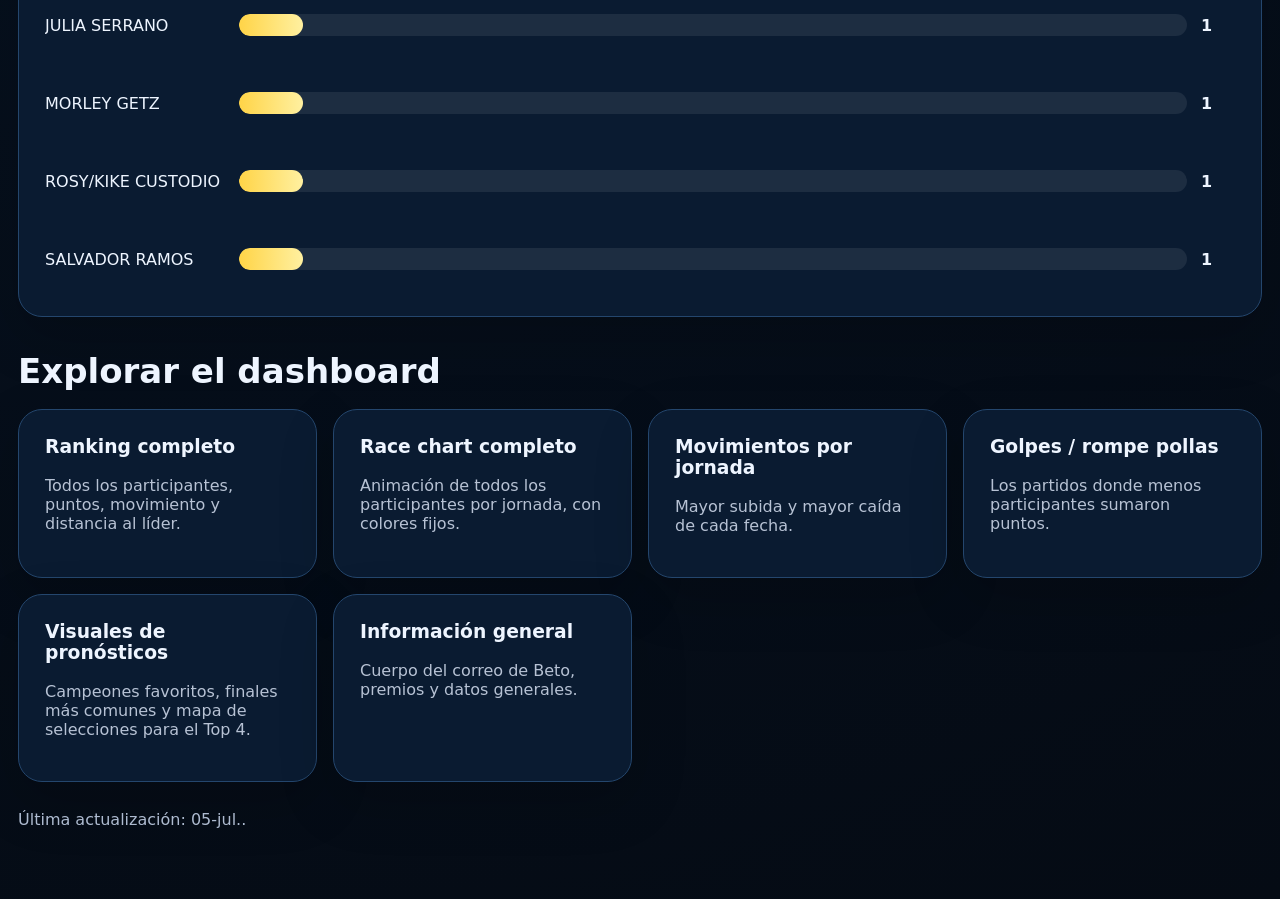
==== commit 55c0191b: "Add files via upload" ====
--- a/index.html
+++ b/index.html
@@ -1,18 +1 @@
-<!doctype html><html lang="es"><head><meta charset="utf-8"><meta name="viewport" content="width=device-width,initial-scale=1"><title>Polla Mundial 2026 | Home</title><link rel="stylesheet" href="assets/css/style.css"><script src="https://cdn.plot.ly/plotly-2.35.2.min.js"></script><script defer src="assets/js/common.js"></script></head><body data-page="home"><main class="main"><section class="hero"><div class="eyebrow">Dashboard oficial</div><h1>Así va la polla del Mundial</h1><p>Resumen general de la competencia: líder actual, días jugados, remontadas y accesos rápidos a cada sección.</p></section><section class="grid" id="kpis"></section><h2 class="section-title">Explorar el dashboard</h2><section class="grid3"><a class="card link-card" href="ranking.html"><h3>Ranking completo</h3><p class="kpi-sub">Tabla actual con todos los participantes, puntos, movimiento y distancia al líder.</p></a><a class="card link-card" href="race.html"><h3>Race chart</h3><p class="kpi-sub">Animación del Top 20 por jornada, con colores fijos por participante.</p></a><a class="card link-card" href="movements.html"><h3>Movimientos por jornada</h3><p class="kpi-sub">Mayor subida y mayor caída de cada fecha.</p></a><a class="card link-card" href="maximos.html"><h3>Calculadora de máximos</h3><p class="kpi-sub">Llave pendiente por participante, cruces posibles y máximo total que todavía puede alcanzar cada uno.</p></a></section><h2 class="section-title">Top actual</h2><div class="card table-wrap"><table class="table" id="topTable"></table></div><div class="footer" id="foot"></div></main><script>
-(function(){
-  function ensureMaximosNav(){
-    var nav = document.querySelector('nav');
-    if(!nav) return;
-    var exists = Array.from(nav.querySelectorAll('a')).some(function(a){
-      return (a.getAttribute('href') || '').replace(/^\.\//,'') === 'maximos.html';
-    });
-    if(exists) return;
-    var a = document.createElement('a');
-    a.href = 'maximos.html';
-    a.textContent = 'Máximos';
-    nav.appendChild(a);
-  }
-  document.addEventListener('DOMContentLoaded', ensureMaximosNav);
-  window.addEventListener('load', ensureMaximosNav);
-})();
-</script><script defer src="assets/js/home.js"></script></body></html>+<!doctype html><html lang="es"><head><meta charset="utf-8"><meta name="viewport" content="width=device-width,initial-scale=1"><title>Polla Mundial 2026 | Home</title><link rel="stylesheet" href="assets/css/style.css"></head><body><script src="assets/js/data.js"></script><script src="assets/js/common.js"></script><main class="wrap"><section class="hero"><div class="eyebrow">Dashboard oficial</div><h1>Así va la polla del Mundial</h1><p>Resumen general de la competencia, tabla actual, movimientos por jornada y partidos que rompieron pronósticos.</p></section><section class="grid" id="kpis"></section><h2 class="section-title">Top actual</h2><div class="card table-wrap"><table class="table" id="topTable"></table></div><section class="card"><h2>Días liderando</h2><div id="leaderBars" class="barlist"></div></section><h2 class="section-title">Explorar el dashboard</h2><section class="grid3"><a class="card link-card" href="ranking.html"><h3>Ranking completo</h3><p class="muted">Todos los participantes, puntos, movimiento y distancia al líder.</p></a><a class="card link-card" href="race.html"><h3>Race chart completo</h3><p class="muted">Animación de todos los participantes por jornada, con colores fijos.</p></a><a class="card link-card" href="movements.html"><h3>Movimientos por jornada</h3><p class="muted">Mayor subida y mayor caída de cada fecha.</p></a><a class="card link-card" href="golpes.html"><h3>Golpes / rompe pollas</h3><p class="muted">Los partidos donde menos participantes sumaron puntos.</p></a><a class="card link-card" href="visuales.html"><h3>Visuales de pronósticos</h3><p class="muted">Campeones favoritos, finales más comunes y mapa de selecciones para el Top 4.</p></a><a class="card link-card" href="info.html"><h3>Información general</h3><p class="muted">Cuerpo del correo de Beto, premios y datos generales.</p></a></section><div class="footer" id="foot"></div></main><script src="assets/js/home.js"></script></body></html>
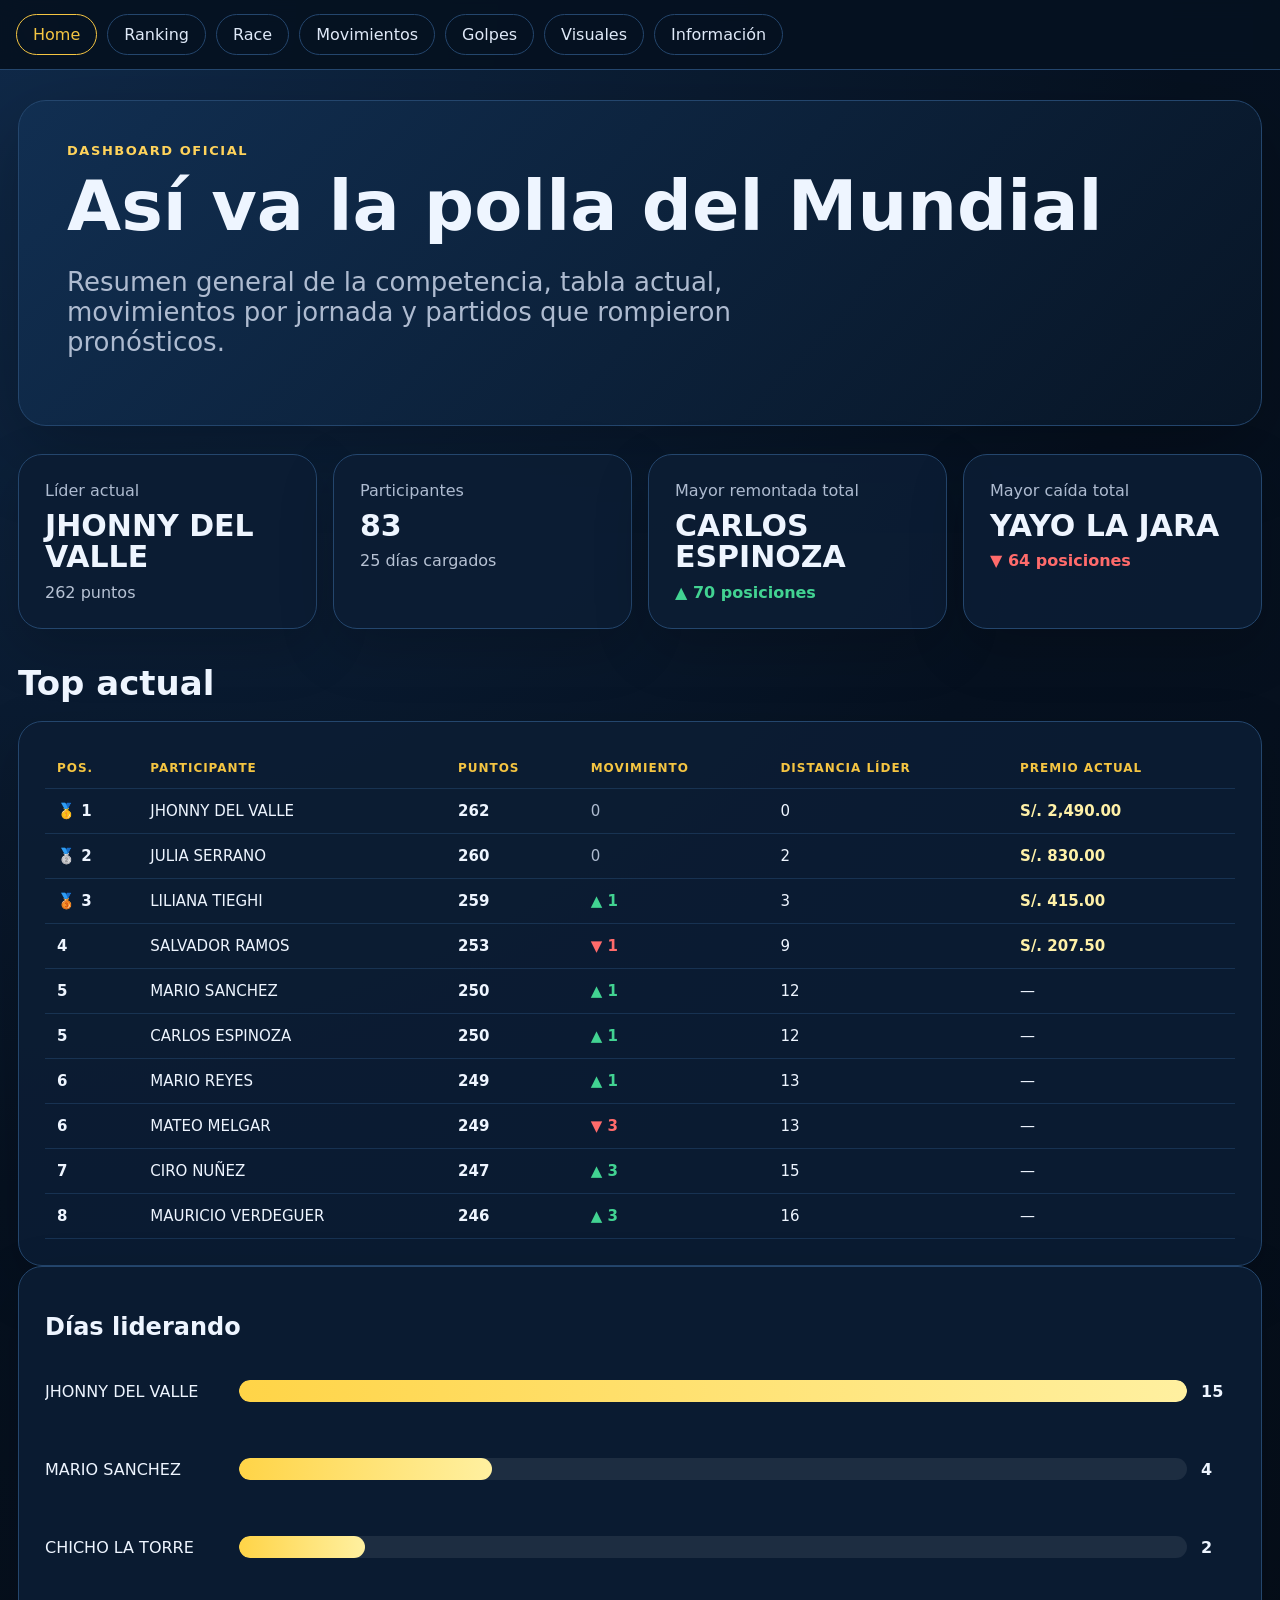
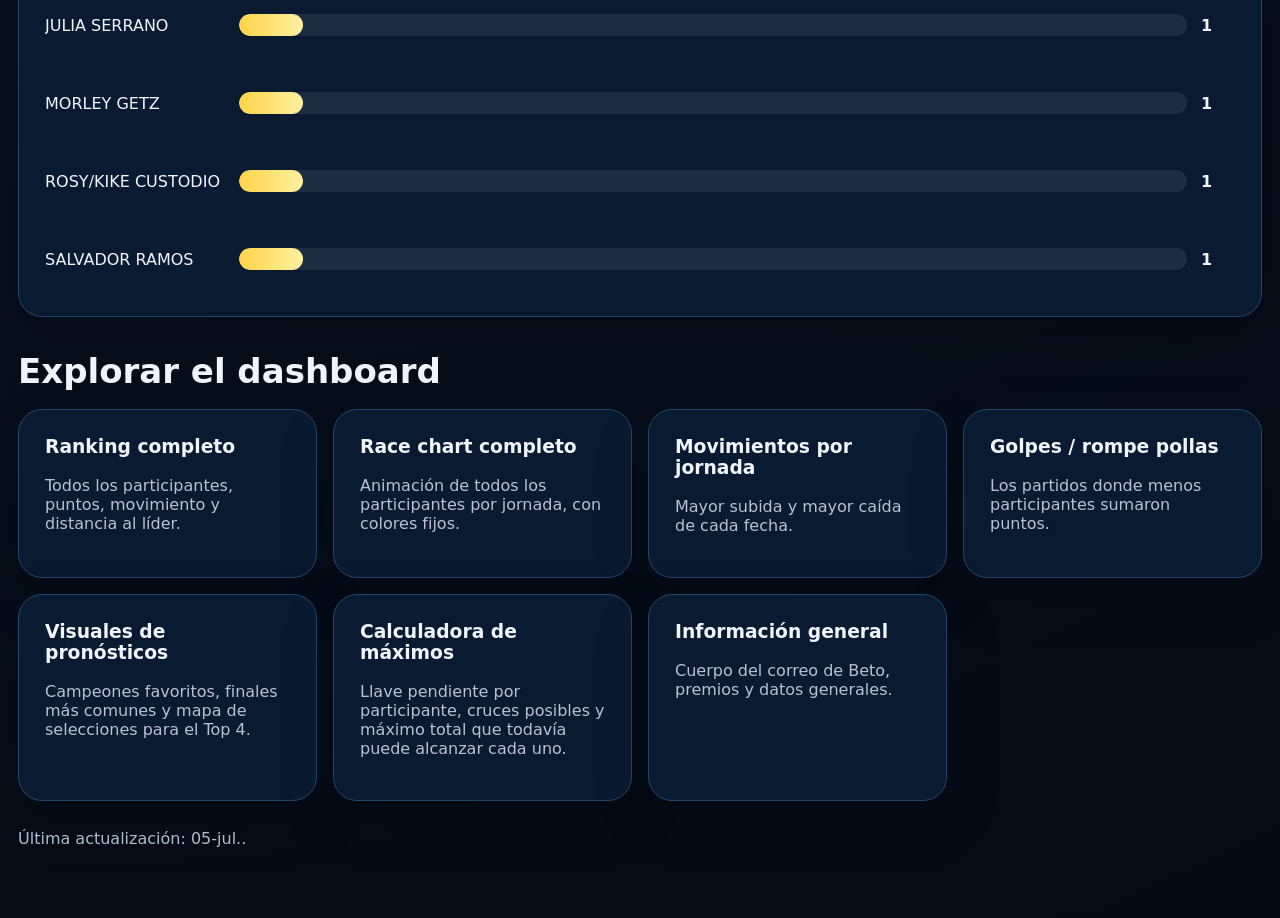
==== commit a6c717a2: "Add files via upload" ====
--- a/index.html
+++ b/index.html
@@ -1 +1,19 @@
-<!doctype html><html lang="es"><head><meta charset="utf-8"><meta name="viewport" content="width=device-width,initial-scale=1"><title>Polla Mundial 2026 | Home</title><link rel="stylesheet" href="assets/css/style.css"></head><body><script src="assets/js/data.js"></script><script src="assets/js/common.js"></script><main class="wrap"><section class="hero"><div class="eyebrow">Dashboard oficial</div><h1>Así va la polla del Mundial</h1><p>Resumen general de la competencia, tabla actual, movimientos por jornada y partidos que rompieron pronósticos.</p></section><section class="grid" id="kpis"></section><h2 class="section-title">Top actual</h2><div class="card table-wrap"><table class="table" id="topTable"></table></div><section class="card"><h2>Días liderando</h2><div id="leaderBars" class="barlist"></div></section><h2 class="section-title">Explorar el dashboard</h2><section class="grid3"><a class="card link-card" href="ranking.html"><h3>Ranking completo</h3><p class="muted">Todos los participantes, puntos, movimiento y distancia al líder.</p></a><a class="card link-card" href="race.html"><h3>Race chart completo</h3><p class="muted">Animación de todos los participantes por jornada, con colores fijos.</p></a><a class="card link-card" href="movements.html"><h3>Movimientos por jornada</h3><p class="muted">Mayor subida y mayor caída de cada fecha.</p></a><a class="card link-card" href="golpes.html"><h3>Golpes / rompe pollas</h3><p class="muted">Los partidos donde menos participantes sumaron puntos.</p></a><a class="card link-card" href="visuales.html"><h3>Visuales de pronósticos</h3><p class="muted">Campeones favoritos, finales más comunes y mapa de selecciones para el Top 4.</p></a><a class="card link-card" href="info.html"><h3>Información general</h3><p class="muted">Cuerpo del correo de Beto, premios y datos generales.</p></a></section><div class="footer" id="foot"></div></main><script src="assets/js/home.js"></script></body></html>+<!doctype html><html lang="es"><head><meta charset="utf-8"><meta name="viewport" content="width=device-width,initial-scale=1"><title>Polla Mundial 2026 | Home</title><link rel="stylesheet" href="assets/css/style.css"></head><body><script src="assets/js/data.js"></script><script src="assets/js/common.js"></script><script>
+(function(){
+  function addMaximosToBand(){
+    var nav = document.querySelector('nav');
+    if(!nav) return;
+    var exists = Array.from(nav.querySelectorAll('a')).some(function(a){
+      return (a.getAttribute('href') || '').replace(/^\.\//,'') === 'maximos.html';
+    });
+    if(exists) return;
+    var a = document.createElement('a');
+    a.href = 'maximos.html';
+    a.textContent = 'Máximos';
+    nav.appendChild(a);
+  }
+  document.addEventListener('DOMContentLoaded', addMaximosToBand);
+  window.addEventListener('load', addMaximosToBand);
+  setTimeout(addMaximosToBand, 250);
+})();
+</script><main class="wrap"><section class="hero"><div class="eyebrow">Dashboard oficial</div><h1>Así va la polla del Mundial</h1><p>Resumen general de la competencia, tabla actual, movimientos por jornada y partidos que rompieron pronósticos.</p></section><section class="grid" id="kpis"></section><h2 class="section-title">Top actual</h2><div class="card table-wrap"><table class="table" id="topTable"></table></div><section class="card"><h2>Días liderando</h2><div id="leaderBars" class="barlist"></div></section><h2 class="section-title">Explorar el dashboard</h2><section class="grid3"><a class="card link-card" href="ranking.html"><h3>Ranking completo</h3><p class="muted">Todos los participantes, puntos, movimiento y distancia al líder.</p></a><a class="card link-card" href="race.html"><h3>Race chart completo</h3><p class="muted">Animación de todos los participantes por jornada, con colores fijos.</p></a><a class="card link-card" href="movements.html"><h3>Movimientos por jornada</h3><p class="muted">Mayor subida y mayor caída de cada fecha.</p></a><a class="card link-card" href="golpes.html"><h3>Golpes / rompe pollas</h3><p class="muted">Los partidos donde menos participantes sumaron puntos.</p></a><a class="card link-card" href="visuales.html"><h3>Visuales de pronósticos</h3><p class="muted">Campeones favoritos, finales más comunes y mapa de selecciones para el Top 4.</p></a><a class="card link-card" href="maximos.html"><h3>Calculadora de máximos</h3><p class="muted">Llave pendiente por participante, cruces posibles y máximo total que todavía puede alcanzar cada uno.</p></a><a class="card link-card" href="info.html"><h3>Información general</h3><p class="muted">Cuerpo del correo de Beto, premios y datos generales.</p></a></section><div class="footer" id="foot"></div></main><script src="assets/js/home.js"></script></body></html>
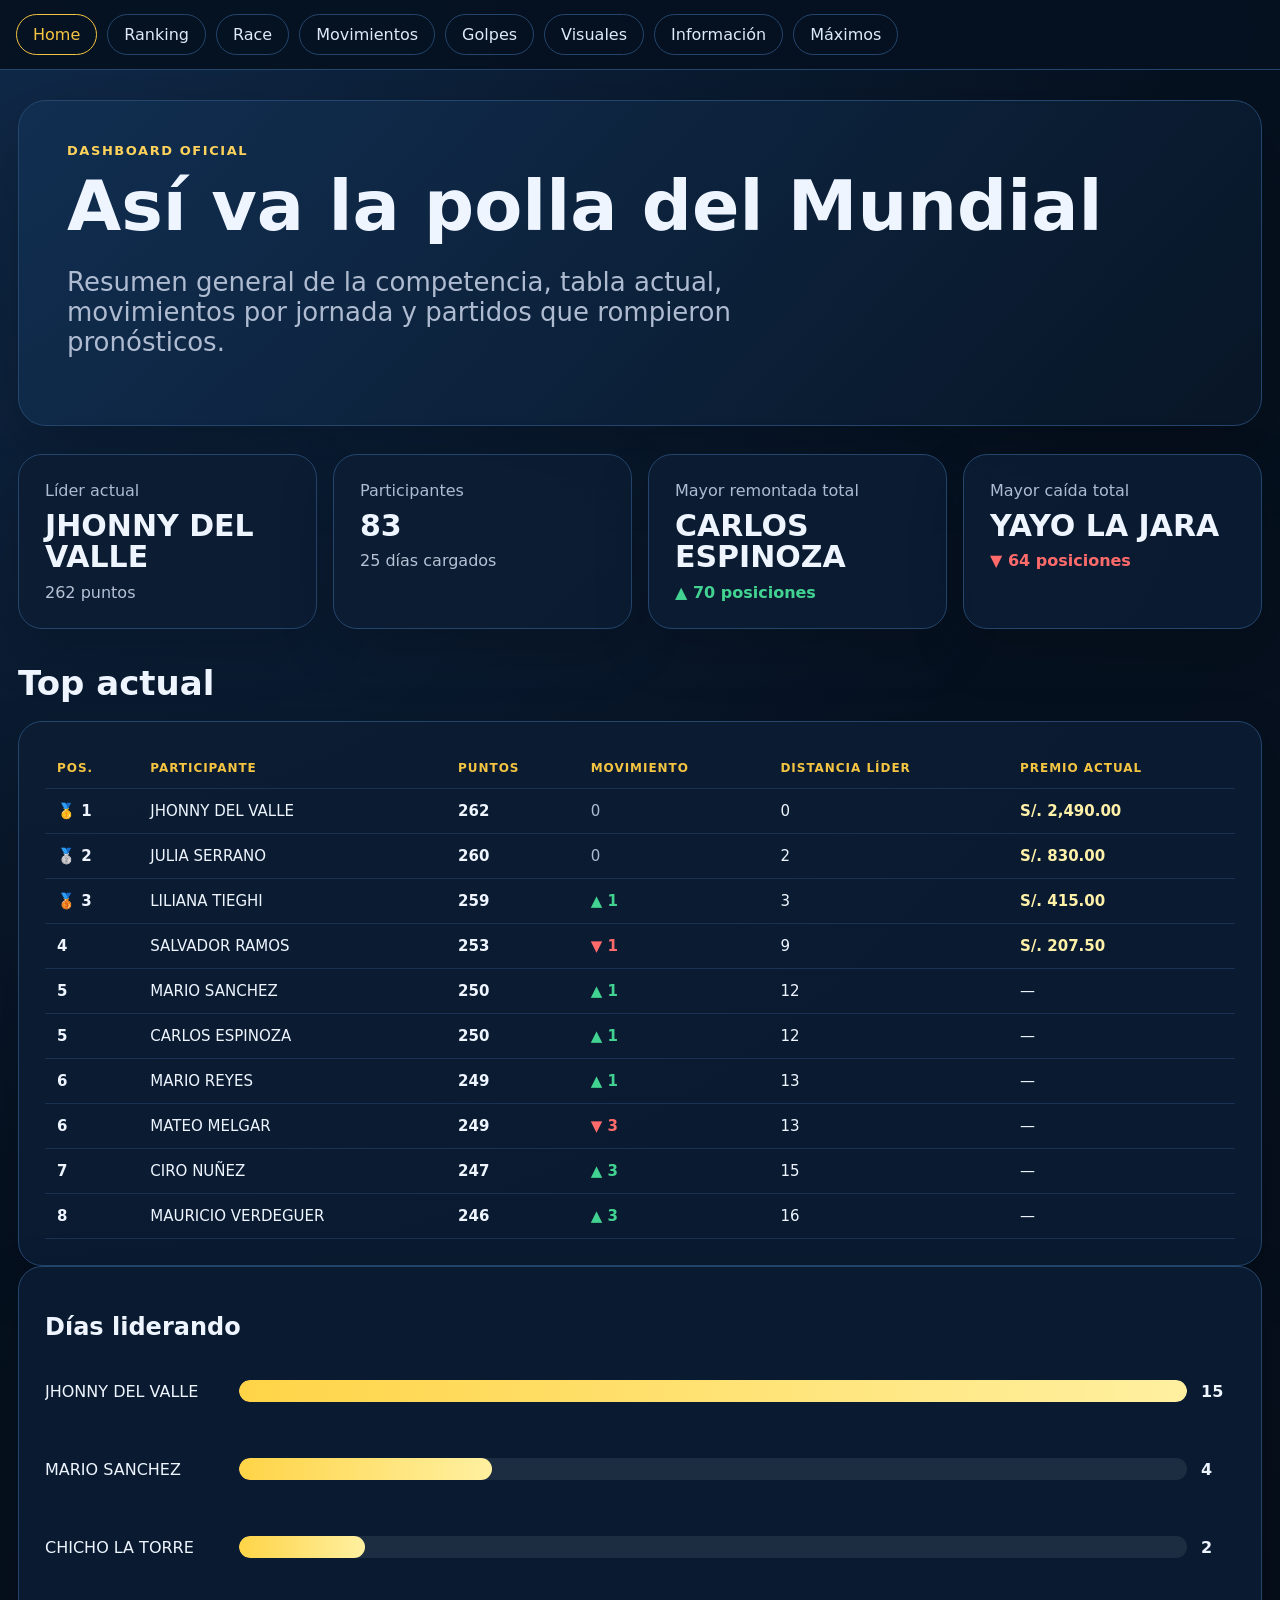
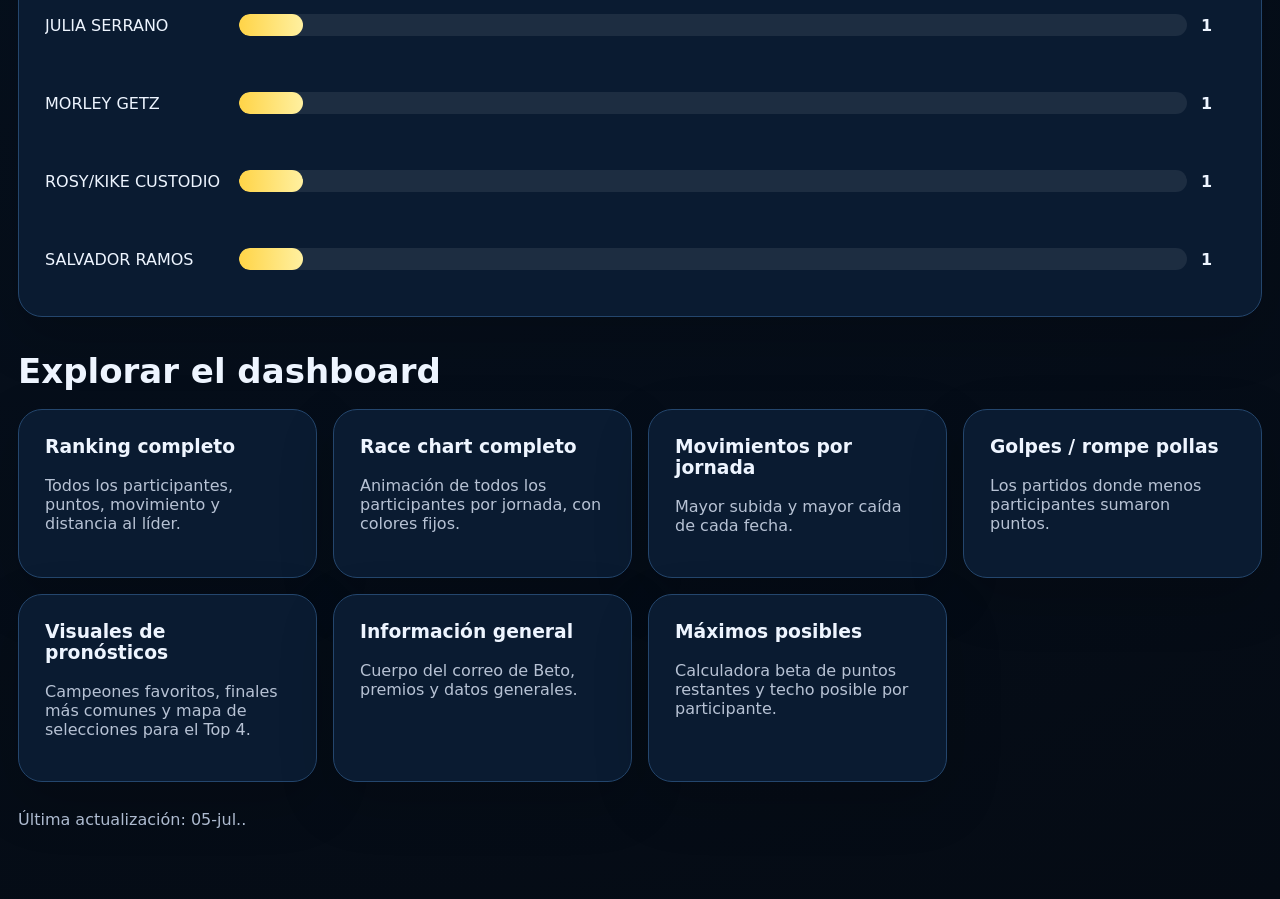
==== commit 493e6d70: "Add files via upload" ====
--- a/index.html
+++ b/index.html
@@ -1,19 +1 @@
-<!doctype html><html lang="es"><head><meta charset="utf-8"><meta name="viewport" content="width=device-width,initial-scale=1"><title>Polla Mundial 2026 | Home</title><link rel="stylesheet" href="assets/css/style.css"></head><body><script src="assets/js/data.js"></script><script src="assets/js/common.js"></script><script>
-(function(){
-  function addMaximosToBand(){
-    var nav = document.querySelector('nav');
-    if(!nav) return;
-    var exists = Array.from(nav.querySelectorAll('a')).some(function(a){
-      return (a.getAttribute('href') || '').replace(/^\.\//,'') === 'maximos.html';
-    });
-    if(exists) return;
-    var a = document.createElement('a');
-    a.href = 'maximos.html';
-    a.textContent = 'Máximos';
-    nav.appendChild(a);
-  }
-  document.addEventListener('DOMContentLoaded', addMaximosToBand);
-  window.addEventListener('load', addMaximosToBand);
-  setTimeout(addMaximosToBand, 250);
-})();
-</script><main class="wrap"><section class="hero"><div class="eyebrow">Dashboard oficial</div><h1>Así va la polla del Mundial</h1><p>Resumen general de la competencia, tabla actual, movimientos por jornada y partidos que rompieron pronósticos.</p></section><section class="grid" id="kpis"></section><h2 class="section-title">Top actual</h2><div class="card table-wrap"><table class="table" id="topTable"></table></div><section class="card"><h2>Días liderando</h2><div id="leaderBars" class="barlist"></div></section><h2 class="section-title">Explorar el dashboard</h2><section class="grid3"><a class="card link-card" href="ranking.html"><h3>Ranking completo</h3><p class="muted">Todos los participantes, puntos, movimiento y distancia al líder.</p></a><a class="card link-card" href="race.html"><h3>Race chart completo</h3><p class="muted">Animación de todos los participantes por jornada, con colores fijos.</p></a><a class="card link-card" href="movements.html"><h3>Movimientos por jornada</h3><p class="muted">Mayor subida y mayor caída de cada fecha.</p></a><a class="card link-card" href="golpes.html"><h3>Golpes / rompe pollas</h3><p class="muted">Los partidos donde menos participantes sumaron puntos.</p></a><a class="card link-card" href="visuales.html"><h3>Visuales de pronósticos</h3><p class="muted">Campeones favoritos, finales más comunes y mapa de selecciones para el Top 4.</p></a><a class="card link-card" href="maximos.html"><h3>Calculadora de máximos</h3><p class="muted">Llave pendiente por participante, cruces posibles y máximo total que todavía puede alcanzar cada uno.</p></a><a class="card link-card" href="info.html"><h3>Información general</h3><p class="muted">Cuerpo del correo de Beto, premios y datos generales.</p></a></section><div class="footer" id="foot"></div></main><script src="assets/js/home.js"></script></body></html>+<!doctype html><html lang="es"><head><meta charset="utf-8"><meta name="viewport" content="width=device-width,initial-scale=1"><title>Polla Mundial 2026 | Home</title><link rel="stylesheet" href="assets/css/style.css"></head><body><script src="assets/js/data.js"></script><script src="assets/js/common.js"></script><main class="wrap"><section class="hero"><div class="eyebrow">Dashboard oficial</div><h1>Así va la polla del Mundial</h1><p>Resumen general de la competencia, tabla actual, movimientos por jornada y partidos que rompieron pronósticos.</p></section><section class="grid" id="kpis"></section><h2 class="section-title">Top actual</h2><div class="card table-wrap"><table class="table" id="topTable"></table></div><section class="card"><h2>Días liderando</h2><div id="leaderBars" class="barlist"></div></section><h2 class="section-title">Explorar el dashboard</h2><section class="grid3"><a class="card link-card" href="ranking.html"><h3>Ranking completo</h3><p class="muted">Todos los participantes, puntos, movimiento y distancia al líder.</p></a><a class="card link-card" href="race.html"><h3>Race chart completo</h3><p class="muted">Animación de todos los participantes por jornada, con colores fijos.</p></a><a class="card link-card" href="movements.html"><h3>Movimientos por jornada</h3><p class="muted">Mayor subida y mayor caída de cada fecha.</p></a><a class="card link-card" href="golpes.html"><h3>Golpes / rompe pollas</h3><p class="muted">Los partidos donde menos participantes sumaron puntos.</p></a><a class="card link-card" href="visuales.html"><h3>Visuales de pronósticos</h3><p class="muted">Campeones favoritos, finales más comunes y mapa de selecciones para el Top 4.</p></a><a class="card link-card" href="info.html"><h3>Información general</h3><p class="muted">Cuerpo del correo de Beto, premios y datos generales.</p></a><a class="card link-card" href="maximo.html"><h3>Máximos posibles</h3><p class="muted">Calculadora beta de puntos restantes y techo posible por participante.</p></a></section><div class="footer" id="foot"></div></main><script src="assets/js/home.js"></script></body></html>
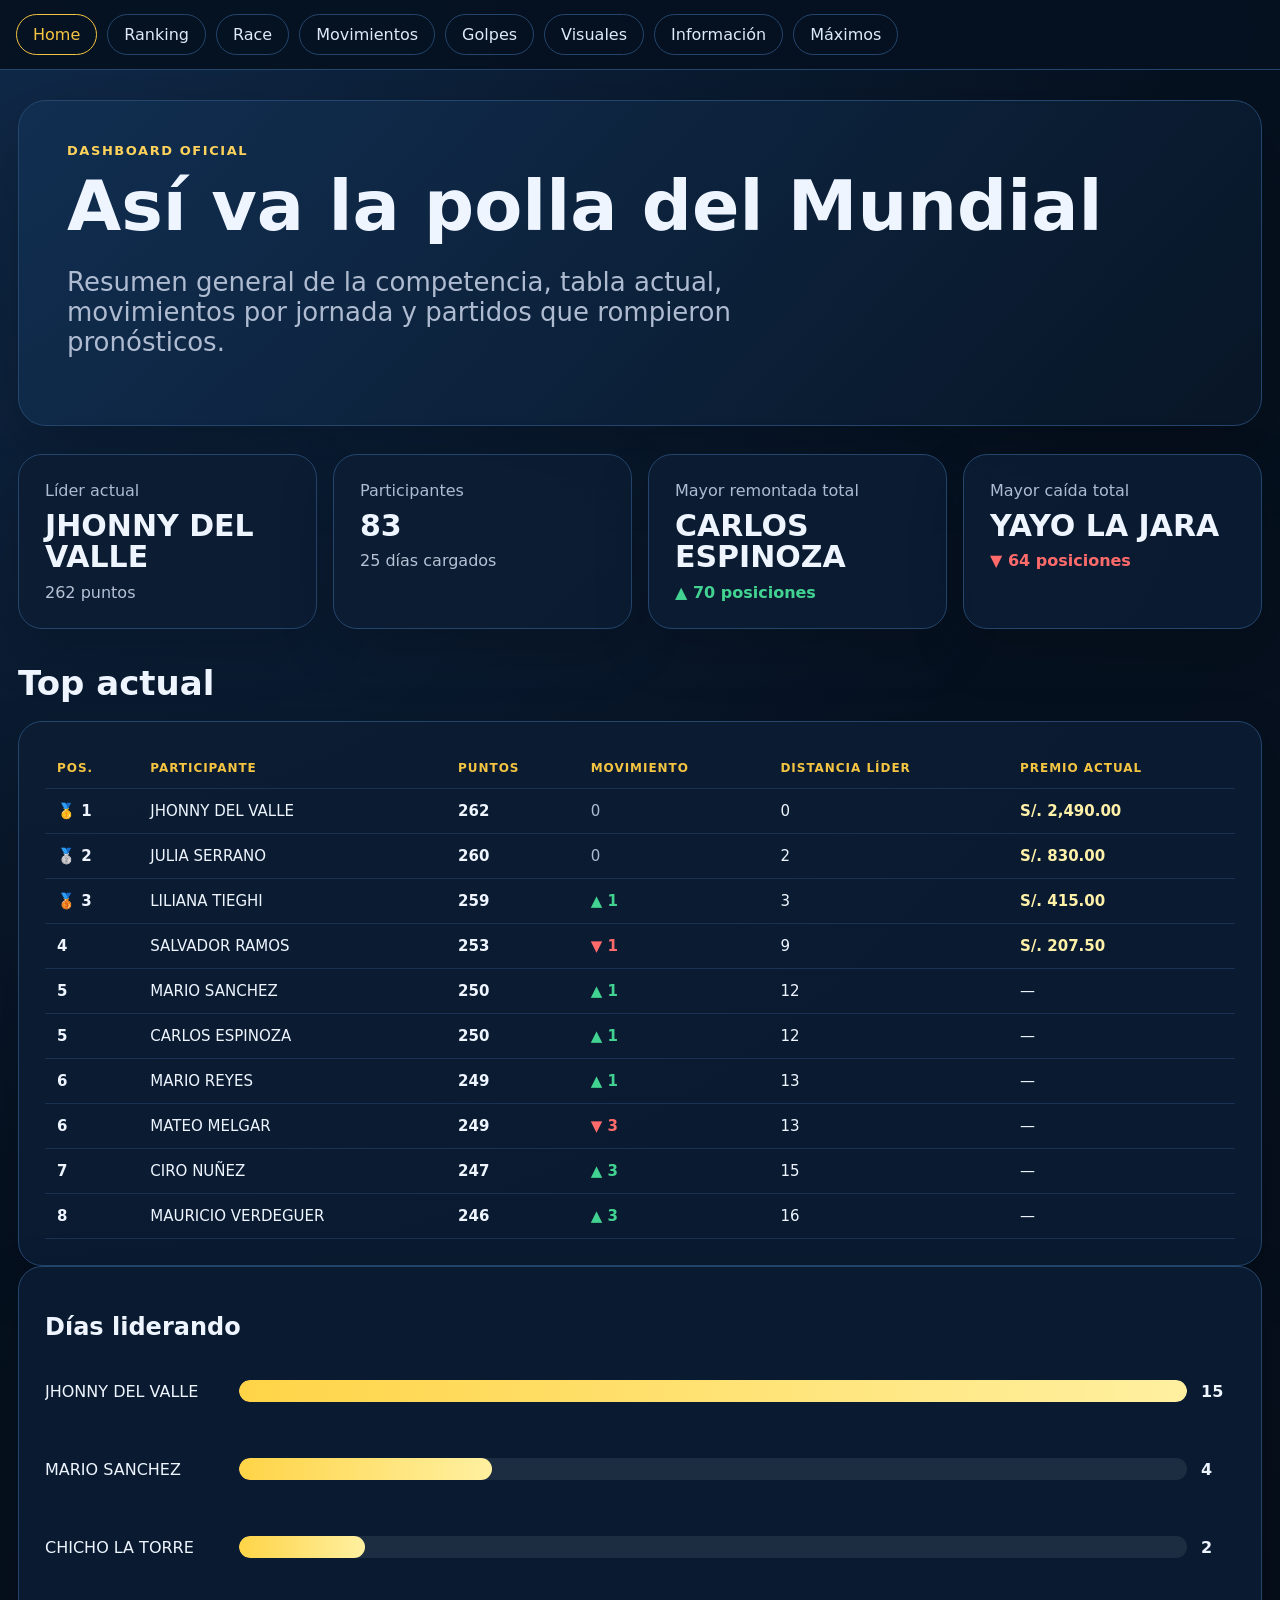
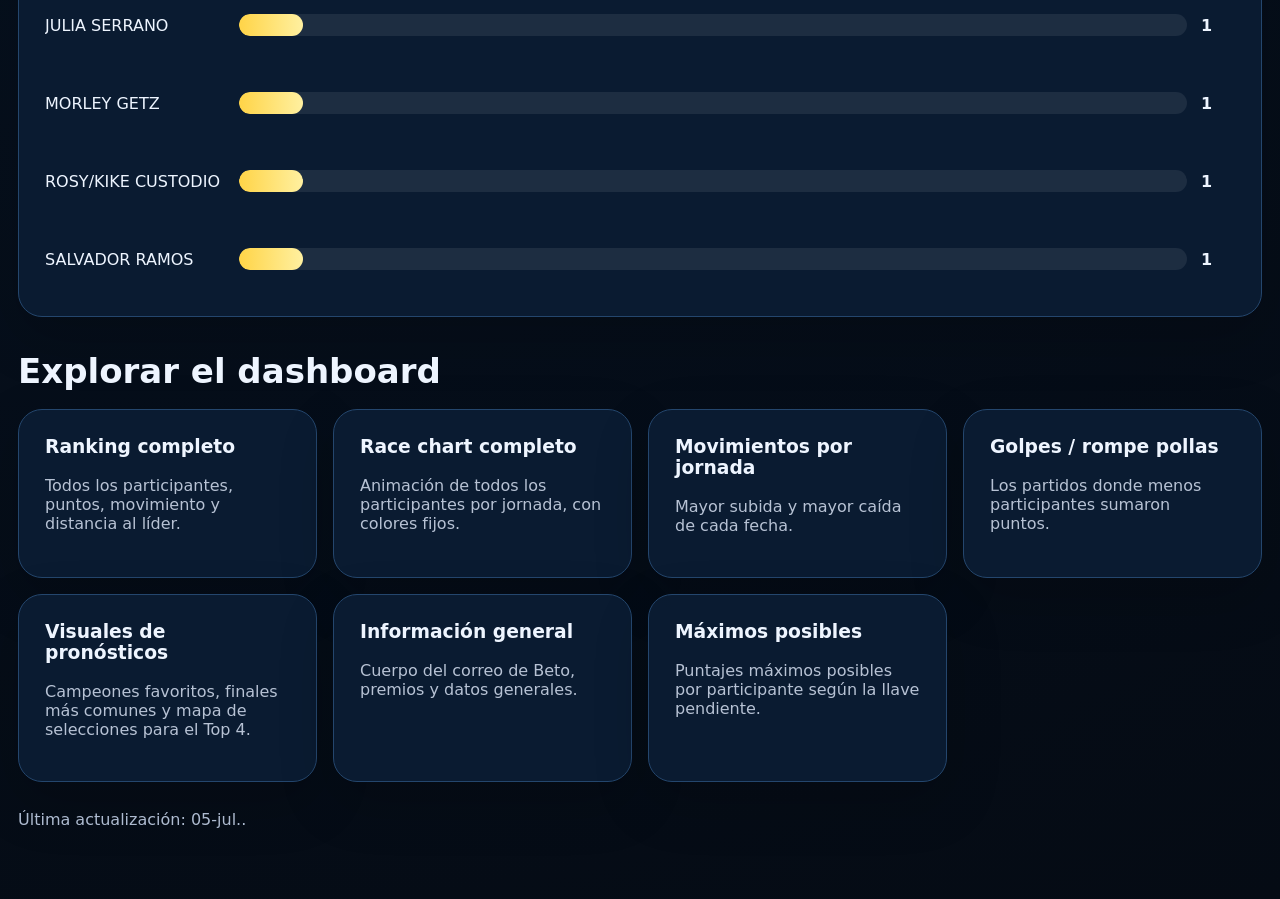
==== commit ab74f8f3: "Add files via upload" ====
--- a/index.html
+++ b/index.html
@@ -1 +1 @@
-<!doctype html><html lang="es"><head><meta charset="utf-8"><meta name="viewport" content="width=device-width,initial-scale=1"><title>Polla Mundial 2026 | Home</title><link rel="stylesheet" href="assets/css/style.css"></head><body><script src="assets/js/data.js"></script><script src="assets/js/common.js"></script><main class="wrap"><section class="hero"><div class="eyebrow">Dashboard oficial</div><h1>Así va la polla del Mundial</h1><p>Resumen general de la competencia, tabla actual, movimientos por jornada y partidos que rompieron pronósticos.</p></section><section class="grid" id="kpis"></section><h2 class="section-title">Top actual</h2><div class="card table-wrap"><table class="table" id="topTable"></table></div><section class="card"><h2>Días liderando</h2><div id="leaderBars" class="barlist"></div></section><h2 class="section-title">Explorar el dashboard</h2><section class="grid3"><a class="card link-card" href="ranking.html"><h3>Ranking completo</h3><p class="muted">Todos los participantes, puntos, movimiento y distancia al líder.</p></a><a class="card link-card" href="race.html"><h3>Race chart completo</h3><p class="muted">Animación de todos los participantes por jornada, con colores fijos.</p></a><a class="card link-card" href="movements.html"><h3>Movimientos por jornada</h3><p class="muted">Mayor subida y mayor caída de cada fecha.</p></a><a class="card link-card" href="golpes.html"><h3>Golpes / rompe pollas</h3><p class="muted">Los partidos donde menos participantes sumaron puntos.</p></a><a class="card link-card" href="visuales.html"><h3>Visuales de pronósticos</h3><p class="muted">Campeones favoritos, finales más comunes y mapa de selecciones para el Top 4.</p></a><a class="card link-card" href="info.html"><h3>Información general</h3><p class="muted">Cuerpo del correo de Beto, premios y datos generales.</p></a><a class="card link-card" href="maximo.html"><h3>Máximos posibles</h3><p class="muted">Calculadora beta de puntos restantes y techo posible por participante.</p></a></section><div class="footer" id="foot"></div></main><script src="assets/js/home.js"></script></body></html>+<!doctype html><html lang="es"><head><meta charset="utf-8"><meta name="viewport" content="width=device-width,initial-scale=1"><title>Polla Mundial 2026 | Home</title><link rel="stylesheet" href="assets/css/style.css"></head><body><script src="assets/js/data.js"></script><script src="assets/js/common.js"></script><main class="wrap"><section class="hero"><div class="eyebrow">Dashboard oficial</div><h1>Así va la polla del Mundial</h1><p>Resumen general de la competencia, tabla actual, movimientos por jornada y partidos que rompieron pronósticos.</p></section><section class="grid" id="kpis"></section><h2 class="section-title">Top actual</h2><div class="card table-wrap"><table class="table" id="topTable"></table></div><section class="card"><h2>Días liderando</h2><div id="leaderBars" class="barlist"></div></section><h2 class="section-title">Explorar el dashboard</h2><section class="grid3"><a class="card link-card" href="ranking.html"><h3>Ranking completo</h3><p class="muted">Todos los participantes, puntos, movimiento y distancia al líder.</p></a><a class="card link-card" href="race.html"><h3>Race chart completo</h3><p class="muted">Animación de todos los participantes por jornada, con colores fijos.</p></a><a class="card link-card" href="movements.html"><h3>Movimientos por jornada</h3><p class="muted">Mayor subida y mayor caída de cada fecha.</p></a><a class="card link-card" href="golpes.html"><h3>Golpes / rompe pollas</h3><p class="muted">Los partidos donde menos participantes sumaron puntos.</p></a><a class="card link-card" href="visuales.html"><h3>Visuales de pronósticos</h3><p class="muted">Campeones favoritos, finales más comunes y mapa de selecciones para el Top 4.</p></a><a class="card link-card" href="info.html"><h3>Información general</h3><p class="muted">Cuerpo del correo de Beto, premios y datos generales.</p></a><a class="card link-card" href="maximos.html"><h3>Máximos posibles</h3><p class="muted">Puntajes máximos posibles por participante según la llave pendiente.</p></a></section><div class="footer" id="foot"></div></main><script src="assets/js/home.js"></script></body></html>
